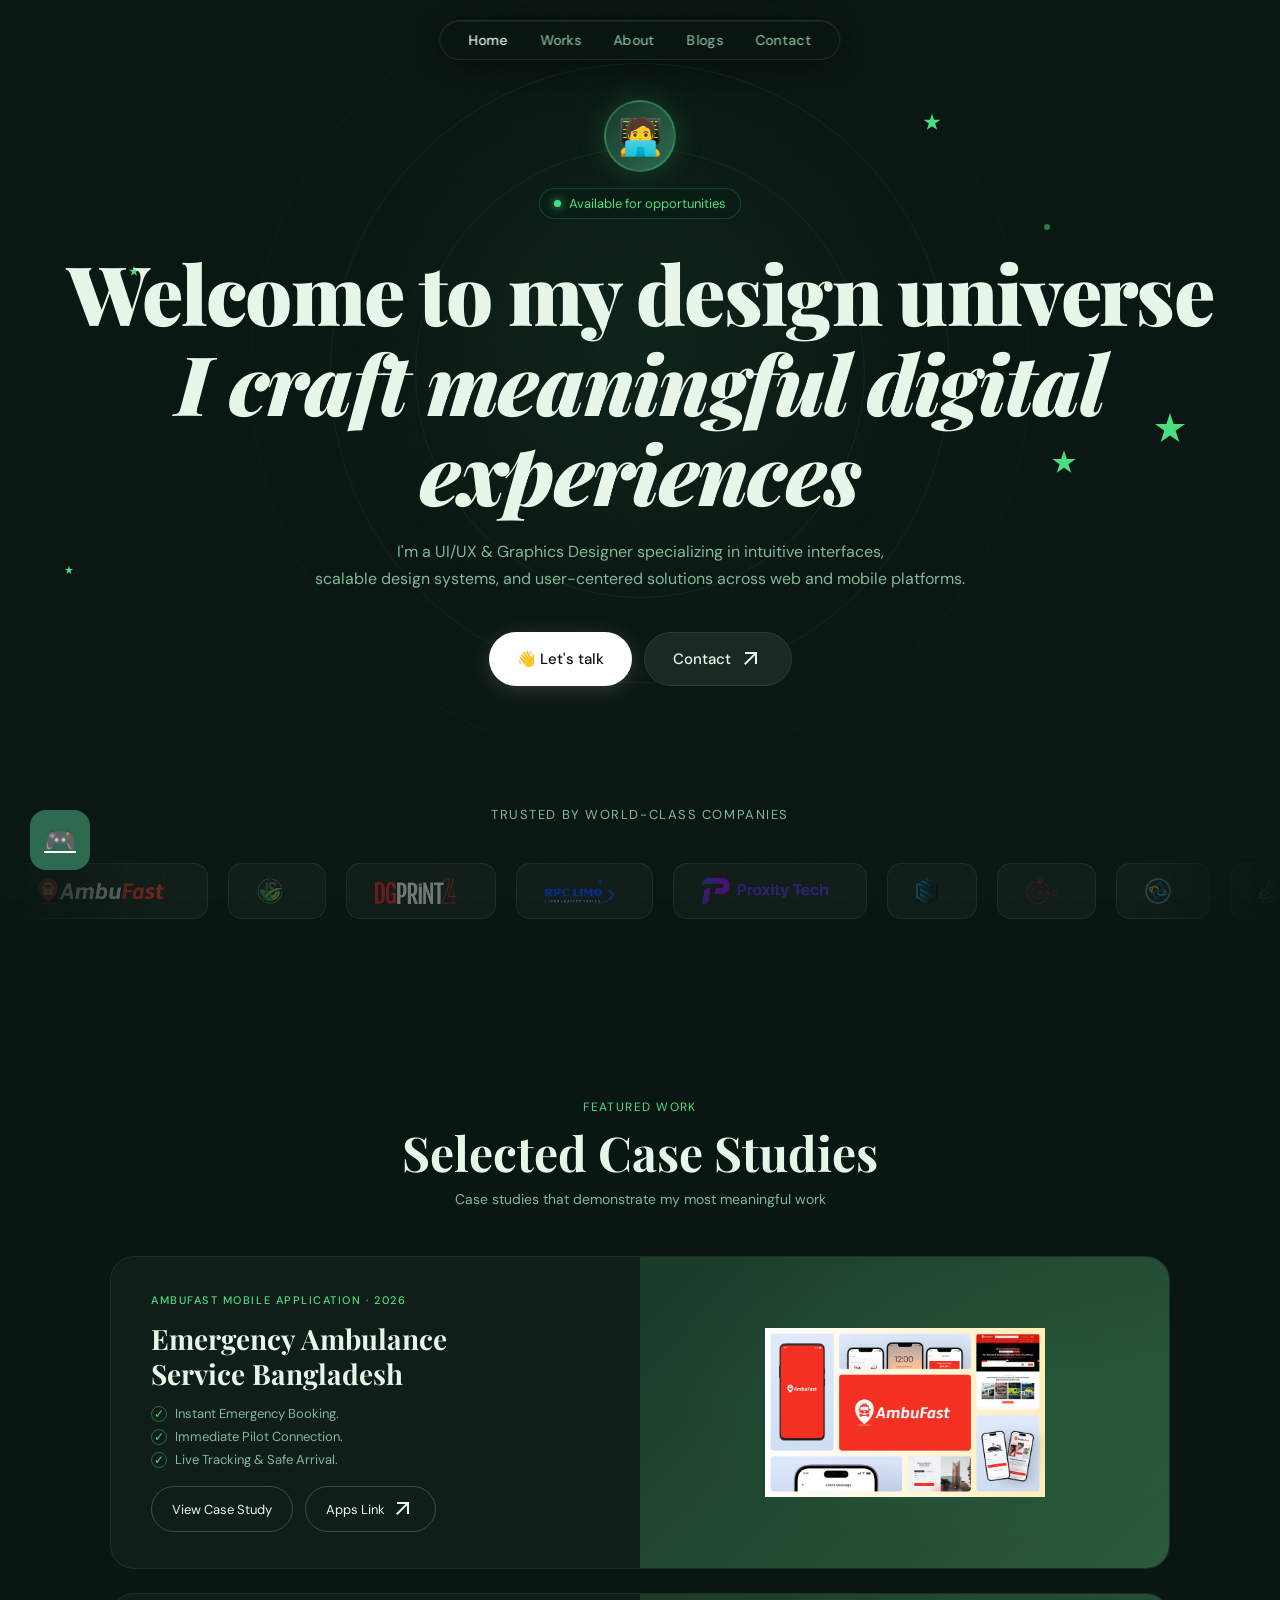
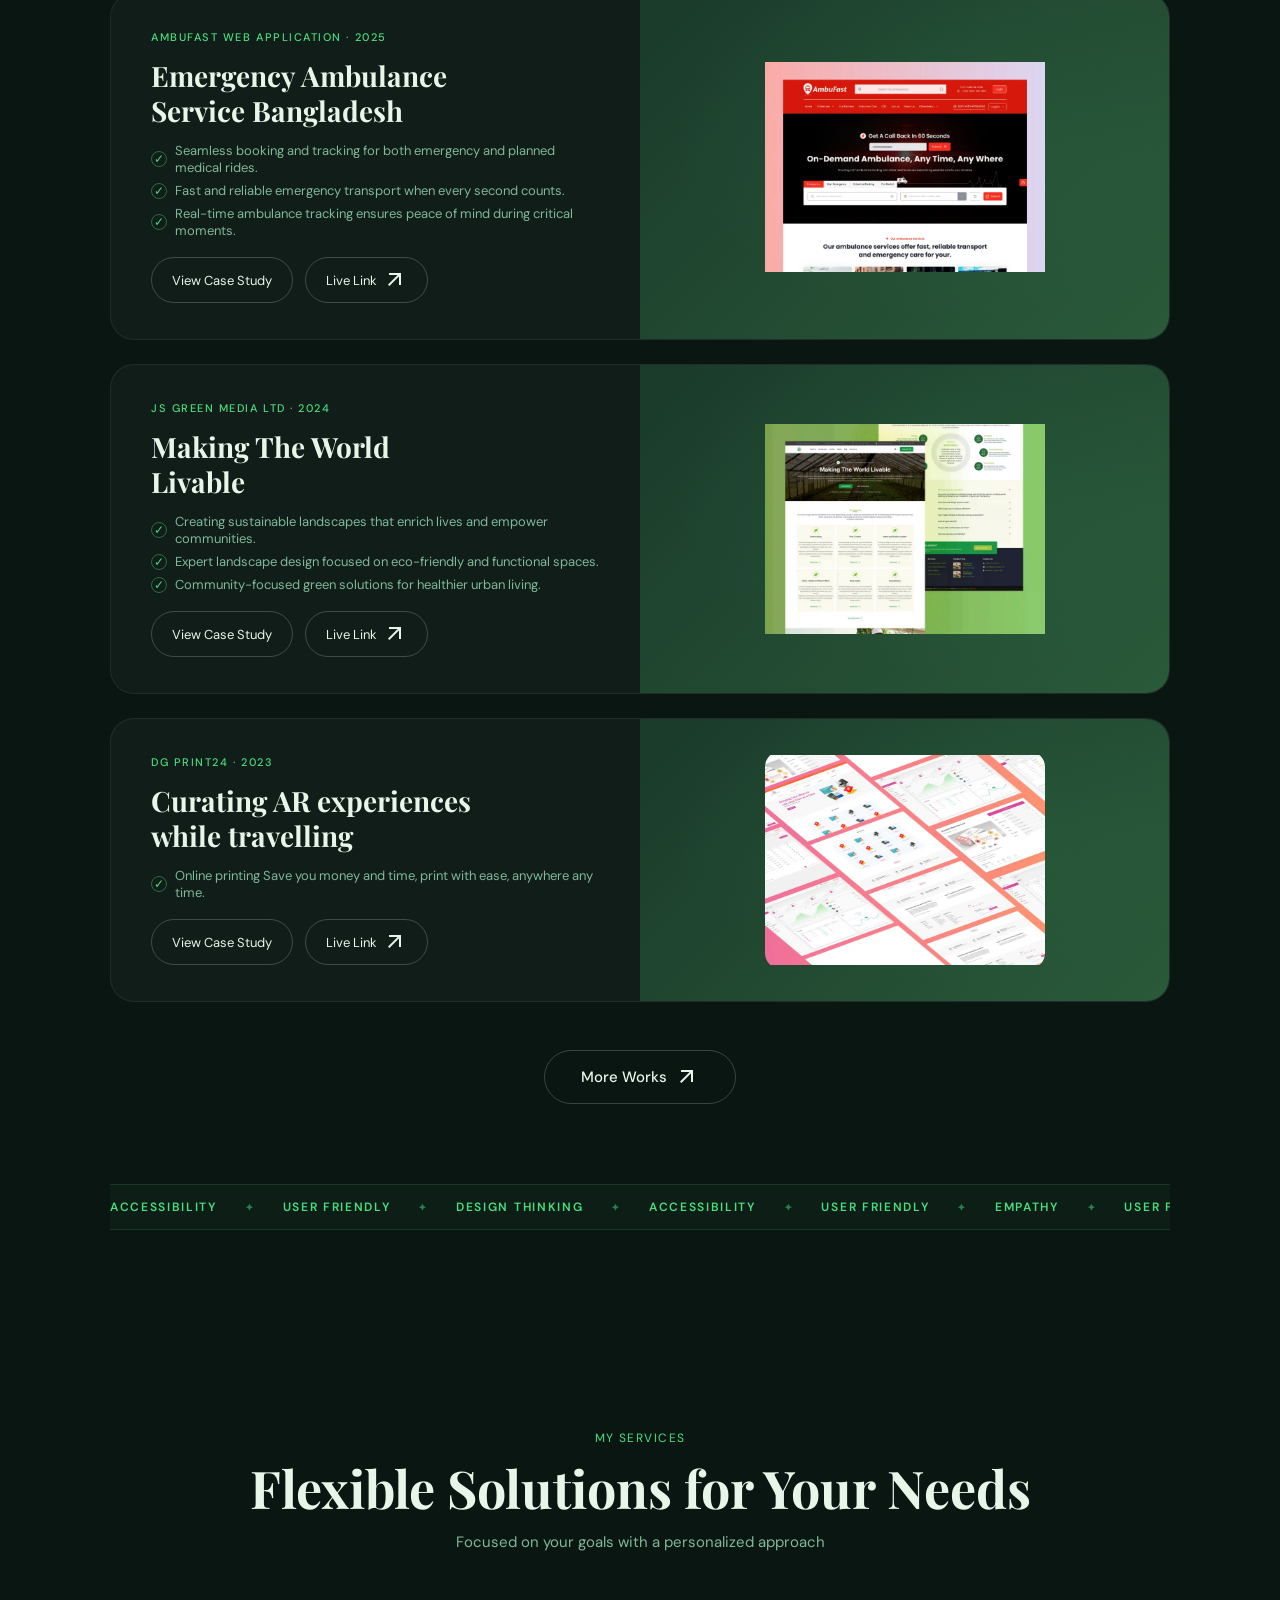
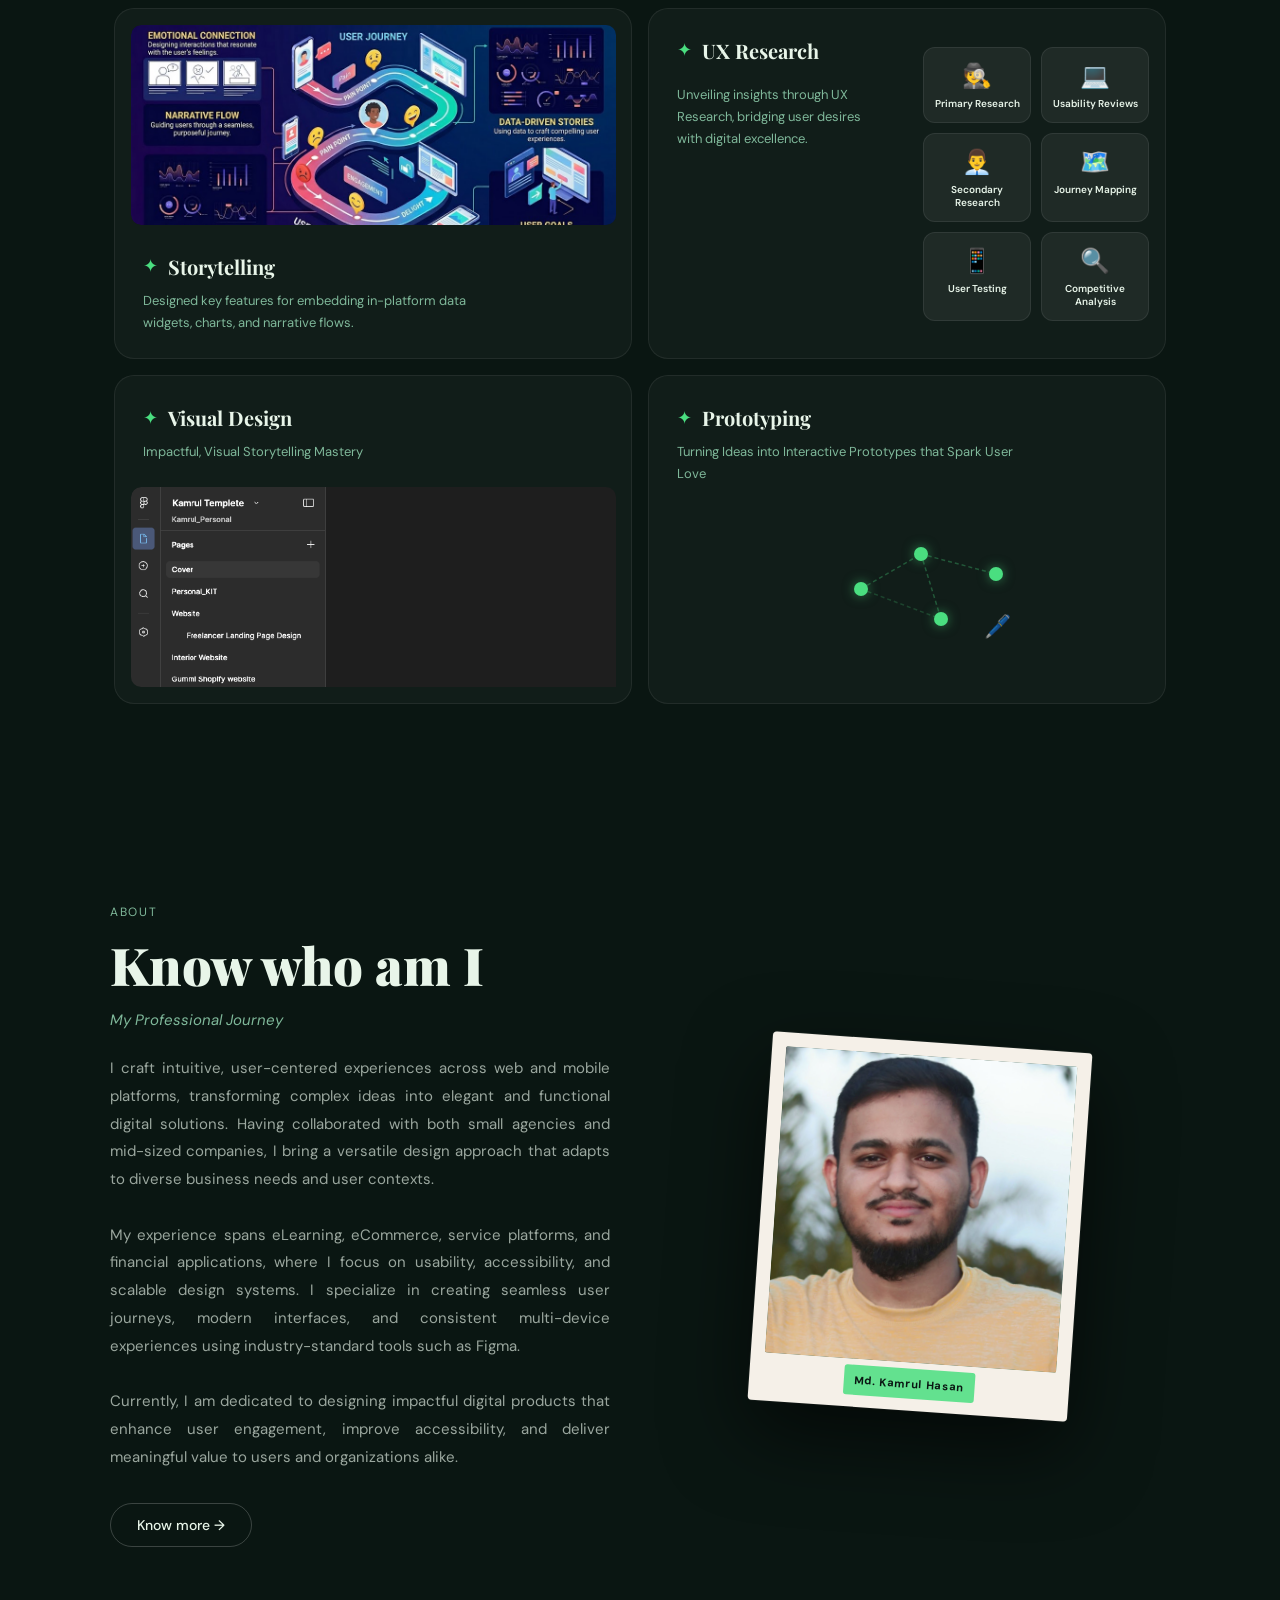
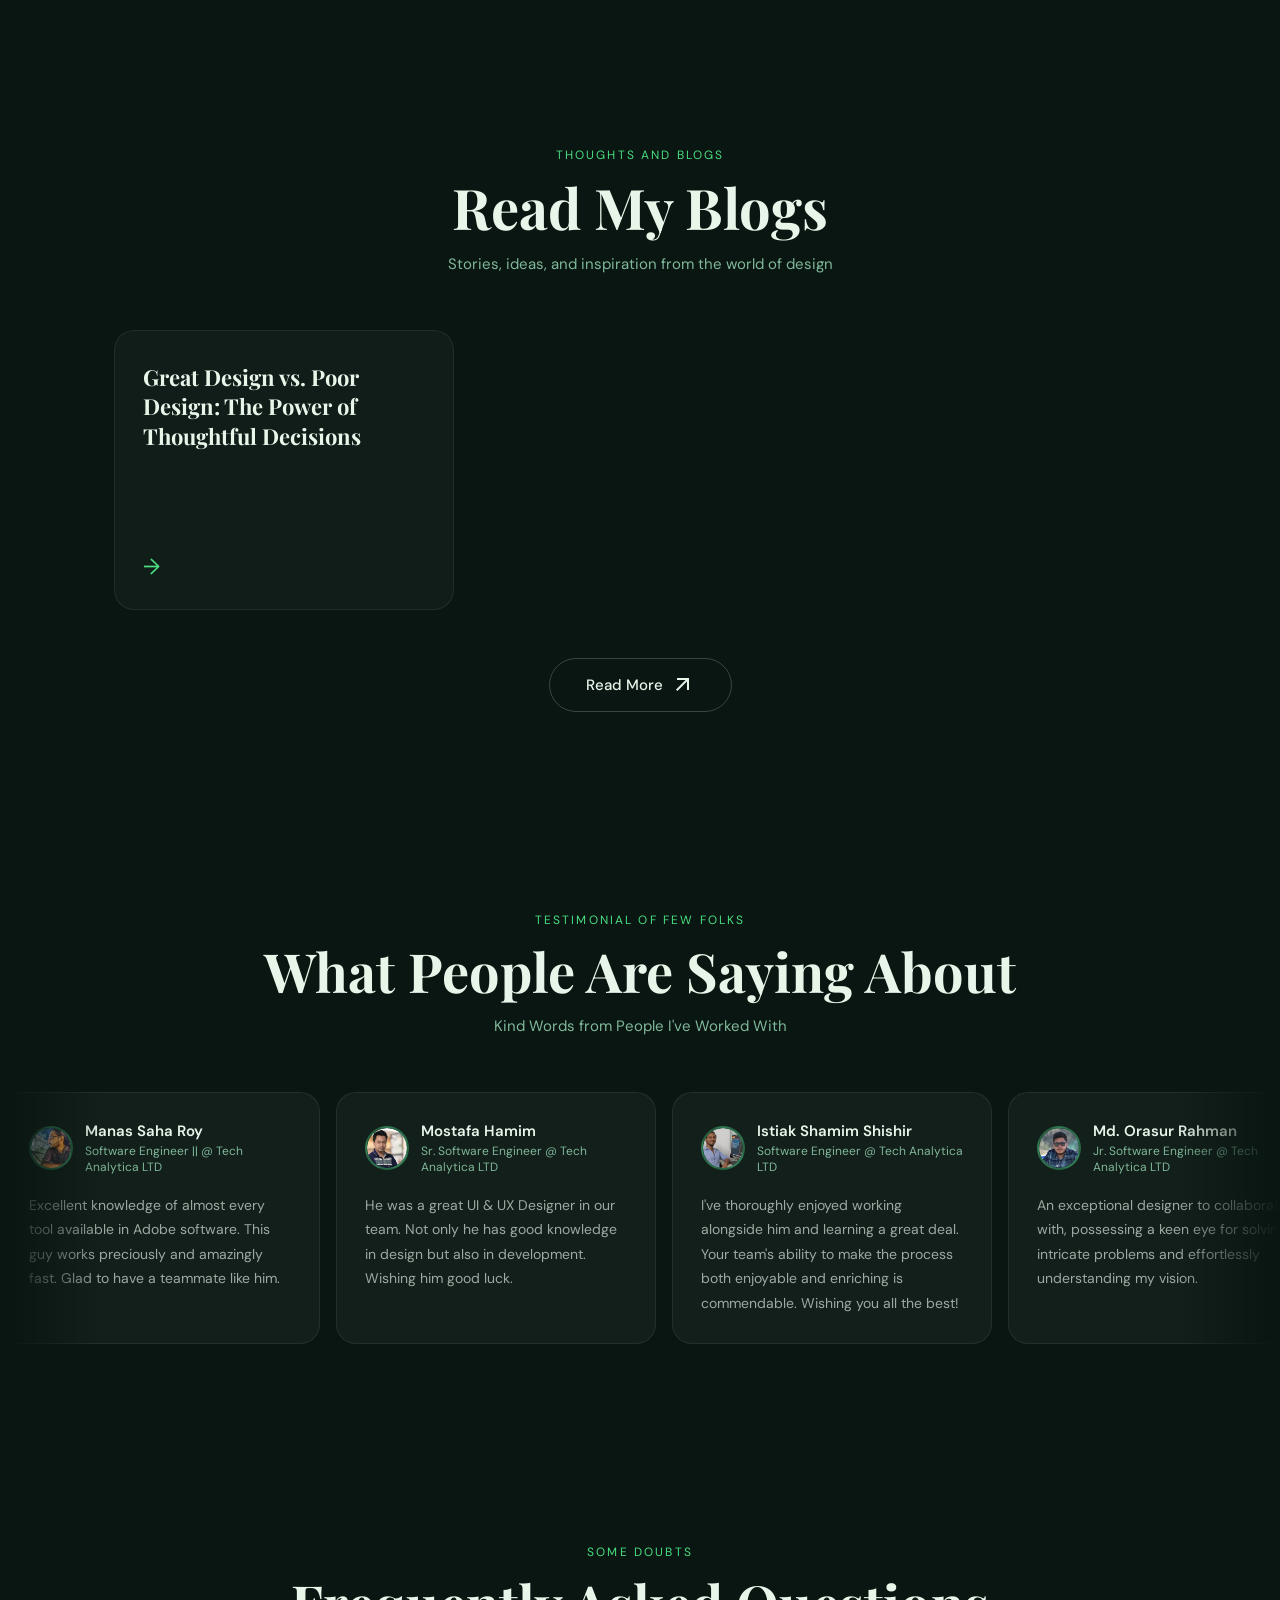
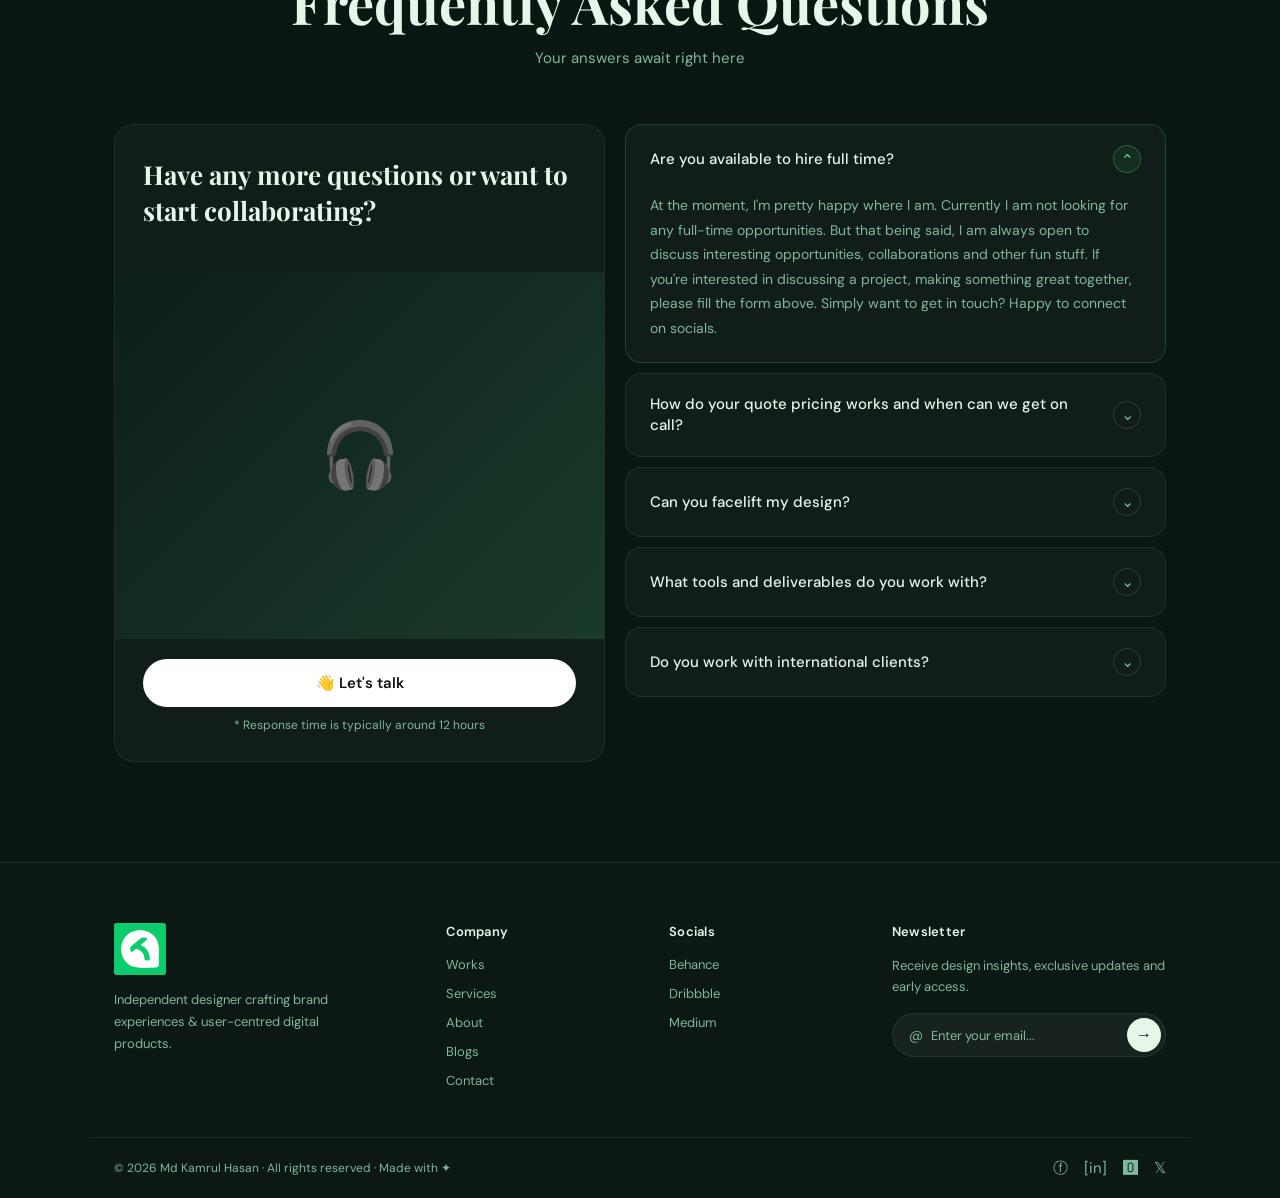
==== index.html @ c01ca28a "Refactor blog and index pages for improved clarity and consistency; update styles for better user ex" ====
<!DOCTYPE html>
<html lang="en">

<head>
<meta charset="UTF-8">
<meta name="viewport" content="width=device-width, initial-scale=1.0">

<title>Ceative Kamrul</title>
<meta content="Graphics & Ui Ux Designer" name="description">
<meta content="creative Kamrul" name="Ui UX Designer Kamrul Hasan">

<!-- Google Fonts -->
<link rel="preconnect" href="https://fonts.googleapis.com">
<link href="https://fonts.googleapis.com/css2?family=Playfair+Display:wght@700;900&family=DM+Sans:wght@300;400;500&display=swap" rel="stylesheet">
<link rel="stylesheet" href="https://fonts.googleapis.com/css2?family=Material+Symbols+Outlined:opsz,wght,FILL,GRAD@20..48,100..700,0..1,-50..200&icon_names=arrow_outward" />

<!--Links-->
<link rel="stylesheet" href="style.css">

<!-- Favicons -->
<link href="./assets/fav-icon/K.png" rel="icon">
<link href="./assets/fav-icon/K.png" rel="apple-touch-icon">

<!--Start of Tawk.to Script-->
<script type="text/javascript">
  var Tawk_API=Tawk_API||{}, Tawk_LoadStart=new Date();
  (function(){
  var s1=document.createElement("script"),s0=document.getElementsByTagName("script")[0];
  s1.async=true;
  s1.src='https://embed.tawk.to/67c7f20a02283919190169e9/1ilkqlqkn';
  s1.charset='UTF-8';
  s1.setAttribute('crossorigin','*');
  s0.parentNode.insertBefore(s1,s0);
  })();
</script>
<!--End of Tawk.to Script-->

</head>
<body>

<!-- Fun Zone Button -->
<a href="fun-zone.html" class="game-btn">
  <span class="btn-icon">🎮</span>
</a>

<!-- NAV -->
<nav>
  <a href="./index.html" class="active">Home</a>
  <a href="./works.html">Works</a>
  <a href="./about.html">About</a>
  <a href="./blogs.html">Blogs</a>
  <a href="./contact.html">Contact</a>
</nav>

<!-- HERO -->
<section class="hero" id="home">
  <div class="glow-ring"></div>
  <div class="glow-ring"></div>
  <div class="glow-ring"></div>
  <div class="center-glow"></div>

  <!-- sparkles -->
  <div class="sparkle" style="width:20px">
    <svg viewBox="0 0 24 24"><path d="M12 2l2.4 7.4H22l-6.2 4.5 2.4 7.4L12 17l-6.2 4.3 2.4-7.4L2 9.4h7.6z"/></svg>
  </div>
  <div class="sparkle"><svg viewBox="0 0 24 24"><path d="M12 2l2.4 7.4H22l-6.2 4.5 2.4 7.4L12 17l-6.2 4.3 2.4-7.4L2 9.4h7.6z"/></svg></div>
  <div class="sparkle"><svg viewBox="0 0 24 24"><path d="M12 2l2.4 7.4H22l-6.2 4.5 2.4 7.4L12 17l-6.2 4.3 2.4-7.4L2 9.4h7.6z"/></svg></div>
  <div class="sparkle"><svg viewBox="0 0 24 24"><path d="M12 2l2.4 7.4H22l-6.2 4.5 2.4 7.4L12 17l-6.2 4.3 2.4-7.4L2 9.4h7.6z"/></svg></div>
  <div class="sparkle"><svg viewBox="0 0 24 24"><path d="M12 2l2.4 7.4H22l-6.2 4.5 2.4 7.4L12 17l-6.2 4.3 2.4-7.4L2 9.4h7.6z"/></svg></div>
  <div class="sparkle"><svg viewBox="0 0 24 24"><path d="M12 2l2.4 7.4H22l-6.2 4.5 2.4 7.4L12 17l-6.2 4.3 2.4-7.4L2 9.4h7.6z"/></svg></div>

  <!-- green dots -->
  <div class="dot-accent"></div>
  <div class="dot-accent"></div>

  <div class="avatar-wrap float">
    <div class="avatar-img">🧑‍💻</div>
  </div>

  <div class="status-badge">
    <div class="status-dot"></div>
    Available for opportunities
  </div>

  <h1>Welcome to my design universe<br><span>I craft meaningful digital experiences</span></h1>

  <p class="subtitle">
    I'm a UI/UX & Graphics Designer specializing in intuitive interfaces,<br>
    scalable design systems, and user-centered solutions across web and mobile platforms.
  </p>

  <div class="cta-group">
    <a href="https://calendly.com/kamrul-ux-ui/30min" target="_blank" class="btn btn-primary">👋 Let's talk</a>
    <a href="./contact.html" class="btn btn-dark">Contact <span class="material-symbols-outlined">arrow_outward</span></a>
  </div>
</section>

<!-- HORIZONTAL LOGO CAROUSEL -->
<div class="logos-section">
  <div class="logos-label">Trusted by world-class companies</div>
  <div class="carousel-track-wrap">
    <div class="carousel-track" id="carousel-track"></div>
  </div>
</div>

<!-- WORKS -->
<section class="section" id="works">
  <div class="section-header reveal">
    <div style="text-align:center;width:100%">
      <div class="section-tag" style="justify-content:center;display:flex">Featured Work</div>
      <h2 class="section-title">Selected Case Studies</h2>
      <p style="color:var(--muted);font-size:14px;margin-top:10px">Case studies that demonstrate my most meaningful work</p>
    </div>
  </div>

  <div class="case-studies-list">

    <!-- Card 1 -->
    <div class="case-card reveal">
      <div class="case-info">
        <div class="case-meta">AmbuFast Mobile Application · 2026</div>
        <h3 class="case-title">Emergency Ambulance <br>Service Bangladesh</h3>
        <ul class="case-stats">
          <li><span class="check">✓</span> Instant Emergency Booking.</li>
          <li><span class="check">✓</span> Immediate Pilot Connection.</li>
          <li><span class="check">✓</span> Live Tracking & Safe Arrival.</li>
        </ul>
        <div style="display:flex; gap:12px; flex-wrap:wrap;">
          <a href="#" class="case-btn">View Case Study</a>
          <a href="https://play.google.com/store/apps/developer?id=SafeCare24/7+Medical+Services+Limited&hl=en" target="_blank" class="case-btn">Apps Link <span class="material-symbols-outlined">arrow_outward</span></a>
        </div>
      </div>
      <div class="case-visual" style="background:linear-gradient(135deg,#1a3a2a,#2a5a3a)">
        <img src="./assets/portfolio/apps.png" alt="AmbuFast App" class="case-mockup-img" />
      </div>
    </div>

    <!-- Card 2 -->
    <div class="case-card reveal">
      <div class="case-info">
        <div class="case-meta">Ambufast Web Application · 2025</div>
        <h3 class="case-title">Emergency Ambulance <br>Service Bangladesh</h3>
        <ul class="case-stats">
          <li><span class="check">✓</span> Seamless booking and tracking for both emergency and planned medical rides.</li>
          <li><span class="check">✓</span> Fast and reliable emergency transport when every second counts.</li>
          <li><span class="check">✓</span> Real-time ambulance tracking ensures peace of mind during critical moments.</li>
        </ul>
        <div style="display:flex; gap:12px; flex-wrap:wrap;">
          <a href="#" class="case-btn">View Case Study</a>
          <a href="https://ambufast.com/" target="_blank" class="case-btn">Live Link <span class="material-symbols-outlined">arrow_outward</span></a>
        </div>
      </div>
      <div class="case-visual" style="background:linear-gradient(135deg,#1a3a2a,#2a5a3a)">
        <img src="./assets/portfolio/ambufast.webp" alt="Ambufast Web" class="case-mockup-img" />
      </div>
    </div>

    <!-- Card 3 -->
    <div class="case-card reveal">
      <div class="case-info">
        <div class="case-meta">JS Green Media LTD · 2024</div>
        <h3 class="case-title">Making The World <br>Livable</h3>
        <ul class="case-stats">
          <li><span class="check">✓</span> Creating sustainable landscapes that enrich lives and empower communities.</li>
          <li><span class="check">✓</span> Expert landscape design focused on eco-friendly and functional spaces.</li>
          <li><span class="check">✓</span> Community-focused green solutions for healthier urban living.</li>
        </ul>
        <div style="display:flex; gap:12px; flex-wrap:wrap;">
          <a href="#" class="case-btn">View Case Study</a>
          <a href="https://jsgreenmedialtd.com/" target="_blank" class="case-btn">Live Link <span class="material-symbols-outlined">arrow_outward</span></a>
        </div>
      </div>
      <div class="case-visual" style="background:linear-gradient(135deg,#1a3a2a,#2a5a3a)">
        <img src="./assets/portfolio/Green_js_media.webp" alt="JS Green Media" class="case-mockup-img" />
      </div>
    </div>

    <!-- Card 4 -->
    <div class="case-card reveal">
      <div class="case-info">
        <div class="case-meta">Dg Print24 · 2023</div>
        <h3 class="case-title">Curating AR experiences<br>while travelling</h3>
        <ul class="case-stats">
          <li><span class="check">✓</span> Online printing Save you money and time, print with ease, anywhere any time.</li>
        </ul>
        <div style="display:flex; gap:12px; flex-wrap:wrap;">
          <a href="#" class="case-btn">View Case Study</a>
          <a href="http://dgprint24.com/" target="_blank" class="case-btn">Live Link <span class="material-symbols-outlined">arrow_outward</span></a>
        </div>
      </div>
      <div class="case-visual" style="background:linear-gradient(135deg,#1a3a2a,#2a5a3a)">
        <img src="./assets/portfolio/DGprint24.webp" alt="DG Print24" class="case-mockup-img" />
      </div>
    </div>

  </div>

  <!-- See All Work Button -->
  <div class="see-all-wrap reveal">
    <a href="./works.html" class="btn-see-all">More Works <span class="material-symbols-outlined">arrow_outward</span></a>
  </div>

  <!-- Scrolling ticker -->
  <div class="ticker-wrap">
    <div class="ticker-track">
      <span>ACCESSIBILITY</span><span class="tick-dot">✦</span>
      <span>USER FRIENDLY</span><span class="tick-dot">✦</span>
      <span>DESIGN THINKING</span><span class="tick-dot">✦</span>
      <span>ACCESSIBILITY</span><span class="tick-dot">✦</span>
      <span>USER FRIENDLY</span><span class="tick-dot">✦</span>
      <span>EMPATHY</span><span class="tick-dot">✦</span>
      <span>USER FRIENDLY</span><span class="tick-dot">✦</span>
      <span>ACCESSIBILITY</span><span class="tick-dot">✦</span>
      <!-- duplicate -->
      <span>ACCESSIBILITY</span><span class="tick-dot">✦</span>
      <span>USER FRIENDLY</span><span class="tick-dot">✦</span>
      <span>DESIGN THINKING</span><span class="tick-dot">✦</span>
      <span>ACCESSIBILITY</span><span class="tick-dot">✦</span>
      <span>USER FRIENDLY</span><span class="tick-dot">✦</span>
      <span>EMPATHY</span><span class="tick-dot">✦</span>
      <span>USER FRIENDLY</span><span class="tick-dot">✦</span>
      <span>ACCESSIBILITY</span><span class="tick-dot">✦</span>
    </div>
  </div>
</section>

<!-- SERVICES -->
<section class="services-section" id="services">
  <div class="services-header reveal">
    <div class="section-tag" style="display:flex;justify-content:center;margin-bottom:12px">My Services</div>
    <h2 class="section-title" style="font-size:clamp(28px,5vw,52px);text-align:center">Flexible Solutions for Your Needs</h2>
    <p style="color:var(--muted);font-size:15px;margin-top:14px;text-align:center">Focused on your goals with a personalized approach</p>
  </div>

  <div class="services-grid">

    <!-- 1: Storytelling -->
    <div class="srv-card srv-card-storytelling reveal">
      <div class="srv-media">
        <img src="./assets/unnamed.jpg" alt="Storytelling" />
      </div>
      <div class="srv-card-body">
        <div class="srv-card-title-row">
          <span class="srv-sparkle">✦</span>
          <span class="srv-title">Storytelling</span>
        </div>
        <p class="srv-desc">Designed key features for embedding in-platform data widgets, charts, and narrative flows.</p>
      </div>
    </div>

    <!-- 2: UX Research -->
    <div class="srv-card srv-card-ux reveal" style="transition-delay:.1s">
      <div class="srv-ux-left">
        <div class="srv-card-title-row">
          <span class="srv-sparkle">✦</span>
          <span class="srv-title">UX Research</span>
        </div>
        <p class="srv-desc">Unveiling insights through UX Research, bridging user desires with digital excellence.</p>
      </div>
      <div class="srv-ux-right">
        <div class="ux-icon-card"><span class="icon">🕵️</span><span class="label">Primary Research</span></div>
        <div class="ux-icon-card"><span class="icon">💻</span><span class="label">Usability Reviews</span></div>
        <div class="ux-icon-card"><span class="icon">👨‍💼</span><span class="label">Secondary Research</span></div>
        <div class="ux-icon-card"><span class="icon">🗺️</span><span class="label">Journey Mapping</span></div>
        <div class="ux-icon-card"><span class="icon">📱</span><span class="label">User Testing</span></div>
        <div class="ux-icon-card"><span class="icon">🔍</span><span class="label">Competitive Analysis</span></div>
      </div>
    </div>

    <!-- 3: Visual Design -->
    <div class="srv-card srv-card-visual reveal" style="transition-delay:.15s">
      <div class="srv-card-body">
        <div class="srv-card-title-row">
          <span class="srv-sparkle">✦</span>
          <span class="srv-title">Visual Design</span>
        </div>
        <p class="srv-desc">Impactful, Visual Storytelling Mastery</p>
      </div>
      <div class="srv-media">
        <img src="./assets/img/aa.png" alt="Visual Design" />
      </div>
    </div>

    <!-- 4: Prototyping -->
    <div class="srv-card srv-card-proto reveal" style="transition-delay:.2s">
      <div class="srv-card-body">
        <div class="srv-card-title-row">
          <span class="srv-sparkle">✦</span>
          <span class="srv-title">Prototyping</span>
        </div>
        <p class="srv-desc">Turning Ideas into Interactive Prototypes that Spark User Love</p>
      </div>
      <div class="srv-media">
        <div class="proto-svg-wrap">
          <svg style="position:absolute;inset:0;width:100%;height:100%" viewBox="0 0 180 120" fill="none">
            <line x1="20" y1="60" x2="80" y2="25"  stroke="rgba(74,222,128,0.3)" stroke-width="1.5" stroke-dasharray="4 3"/>
            <line x1="80" y1="25" x2="155" y2="45" stroke="rgba(74,222,128,0.3)" stroke-width="1.5" stroke-dasharray="4 3"/>
            <line x1="80" y1="25" x2="100" y2="90" stroke="rgba(74,222,128,0.3)" stroke-width="1.5" stroke-dasharray="4 3"/>
            <line x1="20" y1="60" x2="100" y2="90" stroke="rgba(74,222,128,0.2)" stroke-width="1.5" stroke-dasharray="4 3"/>
          </svg>
          <div class="proto-node" style="left:13px;top:53px"></div>
          <div class="proto-node" style="left:73px;top:18px"></div>
          <div class="proto-node" style="left:148px;top:38px"></div>
          <div class="proto-node" style="left:93px;top:83px"></div>
          <div style="position:absolute;right:10px;bottom:8px;font-size:22px;opacity:.7">🖊️</div>
        </div>
      </div>
    </div>

  </div>
</section>

<!-- ABOUT -->
<section class="section" id="about">
  <div class="about-grid">
    <div class="about-text reveal">
      <div class="about-tag">about</div>
      <h2>Know who am I</h2>
      <p class="about-sub">My Professional Journey</p>
      <p style="text-align:justify;">I craft intuitive, user-centered experiences across web and mobile platforms, transforming complex ideas into elegant and functional digital solutions. Having collaborated with both small agencies and mid-sized companies, I bring a versatile design approach that adapts to diverse business needs and user contexts.<br><br>
        My experience spans eLearning, eCommerce, service platforms, and financial applications, where I focus on usability, accessibility, and scalable design systems. I specialize in creating seamless user journeys, modern interfaces, and consistent multi-device experiences using industry-standard tools such as Figma.<br><br>
        Currently, I am dedicated to designing impactful digital products that enhance user engagement, improve accessibility, and deliver meaningful value to users and organizations alike.
      </p>
      <a href="./about.html" class="about-know-btn">Know more →</a>
    </div>

    <div class="about-photo-wrap reveal" style="transition-delay:.15s">
      <div class="polaroid">
        <img src="./assets/img/Frame 14.png" alt="Md. Kamrul Hasan" class="polaroid-img"
          onerror="this.style.display='none';this.nextElementSibling.style.display='flex'">
        <div class="polaroid-placeholder" style="display:none">🧑‍💻</div>
        <a href="https://linkedin.com/in/kamrul21042" target="_blank" class="polaroid-name">Md. Kamrul Hasan</a>
      </div>
    </div>
  </div>
</section>

<!-- BLOG -->
<section class="blog-section" id="blog">
  <div class="blog-header reveal">
    <div class="section-tag" style="display:flex;justify-content:center;margin-bottom:12px;letter-spacing:.18em">Thoughts and Blogs</div>
    <h2 class="section-title" style="text-align:center;font-size:clamp(30px,5vw,56px)">Read My Blogs</h2>
    <p style="color:var(--muted);font-size:15px;margin-top:14px;text-align:center">Stories, ideas, and inspiration from the world of design</p>
  </div>

  <div class="blog-grid">
    <a href="https://medium.com/@kamrul21042/great-design-vs-poor-design-the-power-of-thoughtful-decisions-8b65c30d95bb" target="_blank" class="blog-card reveal">
      <div class="blog-card-title">Great Design vs. Poor Design: The Power of Thoughtful Decisions</div>
      <span class="blog-card-arrow">→</span>
    </a>
  </div>

  <div class="see-all-wrap reveal">
    <a href="./blogs.html" class="btn-see-all">Read More <span class="material-symbols-outlined">arrow_outward</span></a>
  </div>
</section>

<!-- TESTIMONIALS -->
<section class="testimonials-section" id="testimonials">
  <div class="testimonials-header reveal">
    <div class="section-tag" style="display:flex;justify-content:center;margin-bottom:12px;letter-spacing:.18em">Testimonial of Few Folks</div>
    <h2 class="section-title" style="text-align:center;font-size:clamp(28px,5vw,54px)">What People Are Saying About</h2>
    <p style="color:var(--muted);font-size:15px;margin-top:14px;text-align:center">Kind Words from People I've Worked With</p>
  </div>

  <div class="testi-track-wrap">
    <div class="testi-track" id="testiTrack">

      <div class="testi-card">
        <div class="testi-author">
          <div class="testi-avatar"><img src="./assets/testimonials/Manass.webp" alt="Manas"></div>
          <div>
            <div class="testi-name">Manas Saha Roy</div>
            <div class="testi-role">Software Engineer || @ Tech Analytica LTD</div>
          </div>
        </div>
        <p class="testi-quote">Excellent knowledge of almost every tool available in Adobe software. This guy works preciously and amazingly fast. Glad to have a teammate like him.</p>
      </div>

      <div class="testi-card">
        <div class="testi-author">
          <div class="testi-avatar"><img src="./assets/testimonials/Hamim.webp" alt="Hamim"></div>
          <div>
            <div class="testi-name">Mostafa Hamim</div>
            <div class="testi-role">Sr. Software Engineer @ Tech Analytica LTD</div>
          </div>
        </div>
        <p class="testi-quote">He was a great UI & UX Designer in our team. Not only he has good knowledge in design but also in development. Wishing him good luck.</p>
      </div>

      <div class="testi-card">
        <div class="testi-author">
          <div class="testi-avatar"><img src="./assets/testimonials/Shishir.webp" alt="Shishir"></div>
          <div>
            <div class="testi-name">Istiak Shamim Shishir</div>
            <div class="testi-role">Software Engineer @ Tech Analytica LTD</div>
          </div>
        </div>
        <p class="testi-quote">I've thoroughly enjoyed working alongside him and learning a great deal. Your team's ability to make the process both enjoyable and enriching is commendable. Wishing you all the best!</p>
      </div>

      <div class="testi-card">
        <div class="testi-author">
          <div class="testi-avatar"><img src="./assets/testimonials/Orasur.webp" alt="Orasur"></div>
          <div>
            <div class="testi-name">Md. Orasur Rahman</div>
            <div class="testi-role">Jr. Software Engineer @ Tech Analytica LTD</div>
          </div>
        </div>
        <p class="testi-quote">An exceptional designer to collaborate with, possessing a keen eye for solving intricate problems and effortlessly understanding my vision.</p>
      </div>

      <div class="testi-card">
        <div class="testi-author">
          <div class="testi-avatar"><img src="./assets/testimonials/Nur.webp" alt="Nur"></div>
          <div>
            <div class="testi-name">Nur Khondokar</div>
            <div class="testi-role">Web Developer</div>
          </div>
        </div>
        <p class="testi-quote">An exceptional designer to collaborate with, possessing a keen eye for solving intricate problems and effortlessly understanding my vision.</p>
      </div>

      <!-- Duplicates for seamless loop -->
      <div class="testi-card">
        <div class="testi-author">
          <div class="testi-avatar"><img src="./assets/testimonials/Manass.webp" alt="Manas"></div>
          <div>
            <div class="testi-name">Manas Saha Roy</div>
            <div class="testi-role">Software Engineer || @ Tech Analytica LTD</div>
          </div>
        </div>
        <p class="testi-quote">Excellent knowledge of almost every tool available in Adobe software. This guy works preciously and amazingly fast. Glad to have a teammate like him.</p>
      </div>

      <div class="testi-card">
        <div class="testi-author">
          <div class="testi-avatar"><img src="./assets/testimonials/Hamim.webp" alt="Hamim"></div>
          <div>
            <div class="testi-name">Mostafa Hamim</div>
            <div class="testi-role">Sr. Software Engineer @ Tech Analytica LTD</div>
          </div>
        </div>
        <p class="testi-quote">He was a great UI & UX Designer in our team. Not only he has good knowledge in design but also in development. Wishing him good luck.</p>
      </div>

      <div class="testi-card">
        <div class="testi-author">
          <div class="testi-avatar"><img src="./assets/testimonials/Shishir.webp" alt="Shishir"></div>
          <div>
            <div class="testi-name">Istiak Shamim Shishir</div>
            <div class="testi-role">Software Engineer @ Tech Analytica LTD</div>
          </div>
        </div>
        <p class="testi-quote">I've thoroughly enjoyed working alongside him and learning a great deal. Your team's ability to make the process both enjoyable and enriching is commendable. Wishing you all the best!</p>
      </div>

      <div class="testi-card">
        <div class="testi-author">
          <div class="testi-avatar"><img src="./assets/testimonials/Orasur.webp" alt="Orasur"></div>
          <div>
            <div class="testi-name">Md. Orasur Rahman</div>
            <div class="testi-role">Jr. Software Engineer @ Tech Analytica LTD</div>
          </div>
        </div>
        <p class="testi-quote">An exceptional designer to collaborate with, possessing a keen eye for solving intricate problems and effortlessly understanding my vision.</p>
      </div>

      <div class="testi-card">
        <div class="testi-author">
          <div class="testi-avatar"><img src="./assets/testimonials/Nur.webp" alt="Nur"></div>
          <div>
            <div class="testi-name">Nur Khondokar</div>
            <div class="testi-role">Web Developer</div>
          </div>
        </div>
        <p class="testi-quote">An exceptional designer to collaborate with, possessing a keen eye for solving intricate problems and effortlessly understanding my vision.</p>
      </div>

    </div>
  </div>
</section>

<!-- FAQ -->
<section class="faq-section" id="faq">
  <div class="faq-header reveal">
    <div class="section-tag" style="display:flex;justify-content:center;margin-bottom:12px;letter-spacing:.18em">Some Doubts</div>
    <h2 class="section-title" style="text-align:center;font-size:clamp(28px,5vw,54px)">Frequently Asked Questions</h2>
    <p style="color:var(--muted);font-size:15px;margin-top:14px;text-align:center">Your answers await right here</p>
  </div>

  <div class="faq-layout">
    <div class="faq-left-card reveal">
      <div class="faq-left-top">
        <h3 class="faq-left-title">Have any more questions or want to start collaborating?</h3>
      </div>
      <img src="YOUR_FAQ_IMAGE_URL" alt="Let's talk" class="faq-left-img"
        onerror="this.style.display='none';this.nextElementSibling.style.display='flex'">
      <div class="faq-left-img-placeholder" style="display:none">🎧</div>
      <div class="faq-left-bottom">
        <a href="./contact.html" class="faq-lets-talk">👋 Let's talk</a>
        <span class="faq-response-note">* Response time is typically around 12 hours</span>
      </div>
    </div>

    <div class="faq-list reveal" style="transition-delay:.1s">
      <div class="faq-item open">
        <div class="faq-q" onclick="toggleFAQ(this)">
          Are you available to hire full time?
          <span class="faq-icon">⌄</span>
        </div>
        <div class="faq-a">At the moment, I'm pretty happy where I am. Currently I am not looking for any full-time opportunities. But that being said, I am always open to discuss interesting opportunities, collaborations and other fun stuff. If you're interested in discussing a project, making something great together, please fill the form above. Simply want to get in touch? Happy to connect on socials.</div>
      </div>

      <div class="faq-item">
        <div class="faq-q" onclick="toggleFAQ(this)">
          How do your quote pricing works and when can we get on call?
          <span class="faq-icon">⌄</span>
        </div>
        <div class="faq-a">Pricing varies by project scope and complexity. I offer both fixed-price and retainer engagements. After a brief discovery call (typically 30 min), I'll send a detailed proposal within 24 hours. You can book a slot directly through my calendar link.</div>
      </div>

      <div class="faq-item">
        <div class="faq-q" onclick="toggleFAQ(this)">
          Can you facelift my design?
          <span class="faq-icon">⌄</span>
        </div>
        <div class="faq-a">Absolutely! I offer design audits and UI facelifts for existing products. This includes a full review of your current design, identifying pain points, and delivering a refreshed interface that aligns with your brand and user needs.</div>
      </div>

      <div class="faq-item">
        <div class="faq-q" onclick="toggleFAQ(this)">
          What tools and deliverables do you work with?
          <span class="faq-icon">⌄</span>
        </div>
        <div class="faq-a">I primarily work in Figma for design and prototyping, along with FigJam for workshops. Deliverables include design files, component libraries, design tokens, and handoff-ready specs — whatever your team needs to build confidently.</div>
      </div>

      <div class="faq-item">
        <div class="faq-q" onclick="toggleFAQ(this)">
          Do you work with international clients?
          <span class="faq-icon">⌄</span>
        </div>
        <div class="faq-a">Yes! I work with clients globally. Most collaboration happens asynchronously, with scheduled video calls to align on key milestones. Timezone differences haven't been a blocker for any of my past projects.</div>
      </div>
    </div>
  </div>
</section>

<!-- FOOTER -->
<footer>
  <div class="footer-main">
    <div class="footer-brand">
      <div class="footer-logo">
        <img src="./assets/fav-icon/K.png" alt="" width="52" height="52">
      </div>
      <p class="footer-brand-desc">Independent designer crafting brand experiences & user-centred digital products.</p>
    </div>

    <div class="footer-col">
      <div class="footer-col-title">Company</div>
      <a href="./works.html" class="footer-link">Works</a>
      <a href="#services" class="footer-link">Services</a>
      <a href="./about.html" class="footer-link">About</a>
      <a href="./blogs.html" class="footer-link">Blogs</a>
      <a href="./contact.html" class="footer-link">Contact</a>
    </div>

    <div class="footer-col">
      <div class="footer-col-title">Socials</div>
      <a href="https://www.behance.com/kamrul21042/" target="_blank" class="footer-link">Behance</a>
      <a href="https://www.dribbble.com/kamrul21042/" target="_blank" class="footer-link">Dribbble</a>
      <a href="https://medium.com/@kamrul21042" target="_blank" class="footer-link">Medium</a>
    </div>

    <div class="footer-col footer-newsletter">
      <div class="footer-col-title">Newsletter</div>
      <p class="footer-newsletter-desc">Receive design insights, exclusive updates and early access.</p>
      <div class="footer-input-wrap">
        <span class="footer-input-icon">@</span>
        <input type="email" id="newsletter-email" placeholder="Enter your email..." class="footer-input">
        <button class="footer-send-btn" id="newsletter-btn" aria-label="Subscribe" onclick="subscribeNewsletter()">→</button>
      </div>
      <div id="newsletter-msg" style="font-size:12px;margin-top:8px;display:none"></div>
    </div>
  </div>

  <div class="footer-bottom">
    <span>© 2026 Md Kamrul Hasan · All rights reserved · Made with ✦</span>
    <div class="footer-bottom-right">
      <a href="https://www.facebook.com/kamrul21042/" target="_blank" class="footer-icon-link" title="facebook">ⓕ</a>
      <a href="https://www.linkedin.com/in/kamrul21042/" target="_blank" class="footer-icon-link" title="LinkedIn">[in]</a>
      <a href="https://www.Instagram.com/kamrul21042/" target="_blank" class="footer-icon-link" title="Instagram">🅾</a>
      <a href="https://www.x.com/kamrul21042/" target="_blank" class="footer-icon-link" title="Twitter">𝕏</a>
    </div>
  </div>
</footer>

<!-- ══════════════════════════════
     SCRIPTS
══════════════════════════════ -->
<script>
  /* ── Logo Carousel ── */
  var logos = [
    { img: 'assets/client/ambufast.png',     name: '' },
    { img: 'assets/client/jsgreenmedia.png', name: '' },
    { img: 'assets/client/dgprint.png',      name: '' },
    { img: 'assets/client/Rpclimo.png',      name: '' },
    { img: 'assets/client/proxity.png',      name: '' },
    { img: 'assets/client/rahman.png',       name: '' },
    { img: 'assets/client/arc.png',          name: '' },
    { img: 'assets/client/pksh.png',         name: '' },
    { img: 'assets/client/mindschool.png',   name: '' },
    { img: 'assets/client/marp.png',         name: '' },
    { img: 'assets/client/tal.png',          name: '' },
    { img: 'assets/client/industrial.png',   name: '' },
  ];

  var track = document.getElementById('carousel-track');
  function makeItem(logo) {
    var div = document.createElement('div');
    div.className = 'logo-item-3d';
    div.innerHTML = '<img src="' + logo.img + '" alt="' + logo.name + '" class="logo-img" /><span class="logo-text">' + logo.name + '</span>';
    return div;
  }
  logos.concat(logos).forEach(function(logo) { track.appendChild(makeItem(logo)); });

  /* ── FAQ Toggle ── */
  function toggleFAQ(el) {
    var item = el.closest('.faq-item');
    var isOpen = item.classList.contains('open');
    document.querySelectorAll('.faq-item.open').forEach(function(i) { i.classList.remove('open'); });
    if (!isOpen) item.classList.add('open');
  }

  /* ── Scroll Reveal ── */
  var observer = new IntersectionObserver(function(entries) {
    entries.forEach(function(e) {
      if (e.isIntersecting) e.target.classList.add('visible');
    });
  }, { threshold: 0.15 });
  document.querySelectorAll('.reveal').forEach(function(el) { observer.observe(el); });

  /* ── Active Nav ── */
  var sections = document.querySelectorAll('section[id]');
  var navLinks = document.querySelectorAll('nav a');
  window.addEventListener('scroll', function() {
    var current = '';
    sections.forEach(function(s) {
      if (window.scrollY >= s.offsetTop - 100) current = s.id;
    });
    navLinks.forEach(function(a) {
      a.style.color = a.getAttribute('href') === '#' + current ? '#e8f5e9' : '';
    });
  });
</script>

<!-- ── Newsletter — Web3Forms ── -->
<script>
function subscribeNewsletter() {
  var input   = document.getElementById('newsletter-email');
  var btn     = document.getElementById('newsletter-btn');
  var msgDiv  = document.getElementById('newsletter-msg');
  var email   = input.value.trim();

  /* Validation */
  if (!email || !/^[^\s@]+@[^\s@]+\.[^\s@]+$/.test(email)) {
    input.style.borderColor = 'rgba(239,68,68,0.6)';
    msgDiv.style.display    = 'block';
    msgDiv.style.color      = '#f87171';
    msgDiv.textContent      = '⚠ Please enter a valid email address.';
    setTimeout(function() {
      input.style.borderColor = '';
      msgDiv.style.display    = 'none';
    }, 3000);
    return;
  }

  /* Loading */
  btn.textContent  = '…';
  btn.disabled     = true;
  input.disabled   = true;
  msgDiv.style.display = 'none';
  input.style.borderColor = '';

  /* Web3Forms API */
  fetch('https://api.web3forms.com/submit', {
    method:  'POST',
    headers: { 'Content-Type': 'application/json', 'Accept': 'application/json' },
    body: JSON.stringify({
      access_key: '0ace6903-fbb8-44cf-b396-d9fb36d3e1dd',
      subject:    '📧 New Newsletter Subscriber — Creative Kamrul',
      from_name:  'Newsletter',
      email:      email,
      message:    'New subscriber: ' + email + '\nTime: ' + new Date().toLocaleString('en-BD', { timeZone: 'Asia/Dhaka' })
    })
  })
  .then(function(res) { return res.json(); })
  .then(function(data) {
    if (data.success) {
      /* ✅ Success */
      input.value             = '';
      input.disabled          = false;
      btn.textContent         = '✓';
      btn.style.background    = '#4ade80';
      btn.style.color         = '#07100e';
      msgDiv.style.display    = 'block';
      msgDiv.style.color      = '#4ade80';
      msgDiv.textContent      = '✅ Subscribed! Thank you.';
      setTimeout(function() {
        btn.textContent      = '→';
        btn.style.background = '';
        btn.style.color      = '';
        btn.disabled         = false;
        msgDiv.style.display = 'none';
      }, 4000);
    } else {
      throw new Error(data.message || 'Submission failed');
    }
  })
  .catch(function(err) {
    console.error('Newsletter error:', err);
    /* ❌ Error */
    input.disabled          = false;
    btn.textContent         = '!';
    btn.style.background    = 'rgba(239,68,68,0.85)';
    btn.style.color         = '#fff';
    input.style.borderColor = 'rgba(239,68,68,0.6)';
    msgDiv.style.display    = 'block';
    msgDiv.style.color      = '#f87171';
    msgDiv.textContent      = '❌ Something went wrong. Please try again.';
    setTimeout(function() {
      btn.textContent         = '→';
      btn.style.background    = '';
      btn.style.color         = '';
      btn.disabled            = false;
      input.style.borderColor = '';
      msgDiv.style.display    = 'none';
    }, 4000);
  });
}

/* Enter key দিয়েও submit হবে */
document.getElementById('newsletter-email').addEventListener('keydown', function(e) {
  if (e.key === 'Enter') subscribeNewsletter();
});
</script>

</body>
</html>
---- style.css ----
/* ════════════════════════════════════════
   Kamrul — style.css
   ════════════════════════════════════════ */

/* ── CSS Variables ── */
:root {
    --bg: #0a1612;
    --bg2: #0d1f1a;
    --green: #4ade80;
    --green-dim: #2d6a4f;
    --text: #e8f5e9;
    --muted: #7fb89a;
    --card-bg: rgba(255,255,255,0.04);
    --border: rgba(255,255,255,0.08);
  }

  *, *::before, *::after { box-sizing: border-box; margin: 0; padding: 0; }

  html { scroll-behavior: smooth; }

  body {
    background: var(--bg);
    color: var(--text);
    font-family: 'DM Sans', sans-serif;
    overflow-x: hidden;
    min-height: 100vh;
  }

  /* ── NOISE OVERLAY ── */
  body::before {
    content: '';
    position: fixed;
    inset: 0;
    background-image: url("data:image/svg+xml,%3Csvg viewBox='0 0 256 256' xmlns='http://www.w3.org/2000/svg'%3E%3Cfilter id='noise'%3E%3CfeTurbulence type='fractalNoise' baseFrequency='0.9' numOctaves='4' stitchTiles='stitch'/%3E%3C/filter%3E%3Crect width='100%25' height='100%25' filter='url(%23noise)' opacity='0.04'/%3E%3C/svg%3E");
    pointer-events: none;
    z-index: 0;
    opacity: .5;
  }

  /* ── NAV ── */
  nav {
    position: fixed;
    top: 20px;
    left: 50%;
    transform: translateX(-50%);
    z-index: 100;
    background: rgba(10,22,17,0.80);
    backdrop-filter: blur(24px) saturate(1.4);
    border: 1px solid rgba(255,255,255,0.10);
    border-radius: 999px;
    padding: 10px 28px;
    display: flex;
    gap: 32px;
    animation: fadeDown .8s ease both;
    box-shadow: 0 4px 24px rgba(0,0,0,0.45), inset 0 1px 0 rgba(255,255,255,0.06);
  }

  nav a {
    color: var(--muted);
    text-decoration: none;
    font-size: 14px;
    font-weight: 500;
    letter-spacing: .02em;
    transition: color .2s;
  }
  nav a:hover, nav a.active { color: var(--text); }

  /* ── HERO ── */
  .hero {
    position: relative;
    min-height: 80vh;
    display: flex;
    flex-direction: column;
    align-items: center;
    justify-content: center;
    text-align: center;
    padding: 100px 20px 60px;
    overflow: hidden;
    z-index: 1;
  }

  /* radial glow circles */
  .glow-ring {
    position: absolute;
    border-radius: 50%;
    border: 1px solid rgba(74,222,128,0.08);
    pointer-events: none;
  }
  .glow-ring:nth-child(1) { width: 450px; height: 450px; top: 50%; left: 50%; transform: translate(-50%,-50%); }
  .glow-ring:nth-child(2) { width: 620px; height: 620px; top: 50%; left: 50%; transform: translate(-50%,-50%); }
  .glow-ring:nth-child(3) { width: 780px; height: 780px; top: 50%; left: 50%; transform: translate(-50%,-50%); border-color: rgba(74,222,128,0.04); }

  .center-glow {
    position: absolute;
    width: 600px;
    height: 600px;
    top: 50%; left: 50%;
    transform: translate(-50%,-55%);
    background: radial-gradient(ellipse, rgba(74,222,128,0.07) 0%, transparent 70%);
    pointer-events: none;
  }

  /* sparkles */
  .sparkle {
    position: absolute;
    pointer-events: none;
    animation: twinkle 3s ease-in-out infinite;
  }
  .sparkle svg { fill: var(--green); }
  .sparkle:nth-child(4)  { top: 20%; left: 18%; animation-delay: 0s; }
  .sparkle:nth-child(5)  { top: 15%; left: 72%; animation-delay: .8s; width: 14px; }
  .sparkle:nth-child(6)  { top: 60%; left: 82%; animation-delay: 1.4s; width: 28px; }
  .sparkle:nth-child(7)  { top: 35%; left: 10%; animation-delay: .4s; width: 12px; }
  .sparkle:nth-child(8)  { top: 55%; left: 90%; animation-delay: 2s; width: 36px; }
  .sparkle:nth-child(9)  { top: 75%; left: 5%;  animation-delay: 1s; width: 10px; }

  .dot-accent {
    position: absolute;
    border-radius: 50%;
    background: var(--green);
    animation: pulse 3s ease-in-out infinite;
  }
  .dot-accent:nth-child(10) { width: 10px; height: 10px; top: 22%; right: 22%; animation-delay: 0s; }
  .dot-accent:nth-child(11) { width: 6px;  height: 6px;  top: 30%; right: 18%; animation-delay: 1s; opacity: .5; }

  /* avatar */
  .avatar-wrap {
    position: relative;
    width: 72px;
    height: 72px;
    margin-bottom: 16px;
    animation: fadeUp .8s .3s ease both;
  }
  .avatar-img {
    width: 72px; height: 72px;
    border-radius: 50%;
    object-fit: cover;
    background: linear-gradient(135deg,#1a3a2a,#2d6a4f);
    display: flex; align-items: center; justify-content: center;
    font-size: 36px;
    border: 2px solid rgba(74,222,128,0.3);
    box-shadow: 0 0 30px rgba(74,222,128,0.2);
  }

  .status-badge {
    display: inline-flex;
    align-items: center;
    gap: 8px;
    background: rgba(10,30,20,0.85);
    border: 1px solid rgba(74,222,128,0.2);
    border-radius: 999px;
    padding: 6px 14px;
    font-size: 13px;
    color: var(--green);
    margin-bottom: 28px;
    animation: fadeUp .8s .4s ease both;
    backdrop-filter: blur(8px);
  }
  .status-dot {
    width: 7px; height: 7px;
    border-radius: 50%;
    background: var(--green);
    box-shadow: 0 0 8px var(--green);
    animation: pulse 2s ease-in-out infinite;
  }

  h1 {
    font-family: 'Playfair Display', serif;
    font-size: clamp(42px, 7vw, 82px);
    font-weight: 900;
    line-height: 1.1;
    letter-spacing: -.02em;
    margin-bottom: 20px;
    animation: fadeUp .8s .5s ease both;
  }
  h1 span { font-style: italic; }

  .subtitle {
    color: var(--muted);
    font-size: 16px;
    line-height: 1.7;
    margin-bottom: 40px;
    animation: fadeUp .8s .6s ease both;
  }

  .cta-group {
    display: flex;
    gap: 12px;
    justify-content: center;
    flex-wrap: wrap;
    animation: fadeUp .8s .7s ease both;
  }

  .btn {
    display: inline-flex;
    align-items: center;
    gap: 8px;
    padding: 14px 28px;
    border-radius: 999px;
    font-size: 15px;
    font-weight: 500;
    cursor: pointer;
    text-decoration: none;
    transition: transform .2s, box-shadow .2s;
    border: none;
  }
  .btn:hover { transform: translateY(-2px); }

  .btn-primary {
    background: #fff;
    color: #111;
    box-shadow: 0 4px 20px rgba(255,255,255,0.15);
  }
  .btn-primary:hover { box-shadow: 0 8px 32px rgba(255,255,255,0.25); }

  .btn-dark {
    background: #1a2a22;
    color: var(--text);
    border: 1px solid var(--border);
  }
  .btn-dark:hover { box-shadow: 0 8px 24px rgba(0,0,0,0.4); }

  /* ── HORIZONTAL LOGO CAROUSEL ── */
  .logos-section {
    position: relative;
    z-index: 1;
    padding: 60px 0 80px;
    overflow: hidden;
  }

  .logos-label {
    text-align: center;
    color: var(--muted);
    font-size: 13px;
    letter-spacing: .12em;
    text-transform: uppercase;
    margin-bottom: 40px;
    opacity: 0;
    animation: fadeUp 1s 1s ease forwards;
  }

  .carousel-track-wrap {
    overflow: hidden;
    mask-image: linear-gradient(to right, transparent 0%, black 12%, black 88%, transparent 100%);
    -webkit-mask-image: linear-gradient(to right, transparent 0%, black 12%, black 88%, transparent 100%);
  }

  .carousel-track {
    display: flex;
    align-items: center;
    width: max-content;
    animation: scroll-left 28s linear infinite;
  }
  .carousel-track:hover { animation-play-state: paused; }

  .logo-item-3d {
    display: flex;
    align-items: center;
    justify-content: center;
    gap: 10px;
    padding: 14px 28px;
    margin: 0 10px;
    background: rgba(255,255,255,0.03);
    border: 1px solid rgba(74,222,128,0.1);
    border-radius: 14px;
    white-space: nowrap;
    cursor: default;
    flex-shrink: 0;
    transition: background .3s, border-color .3s, transform .3s;
  }
  .logo-item-3d:hover {
    background: rgba(74,222,128,0.07);
    border-color: rgba(74,222,128,0.3);
    transform: translateY(1px);
  }

  .logo-text {
    font-size: 15px;
    font-weight: 700;
    letter-spacing: -.01em;
    color: rgba(255,255,255,0.45);
    transition: color .3s;
    white-space: nowrap;
  }
  .logo-item-3d:hover .logo-text { color: rgba(255,255,255,0.9); }

  .logo-img {
    height: 26px;
    width: auto;
    object-fit: contain;
    /* filter: brightness(0) invert(1); */
    opacity: 0.4;
    transition: opacity .3s, filter .3s;
    flex-shrink: 0;
  }
  .logo-item-3d:hover .logo-img {
    opacity: 1;
    /* filter: brightness(0) invert(1) sepia(1) saturate(4) hue-rotate(95deg); */
  }

  @keyframes scroll-left {
    from { transform: translateX(0); }
    to   { transform: translateX(-50%); }
  }

  /* ── WORKS SECTION ── */
  .section {
    position: relative;
    z-index: 1;
    padding: 100px 20px;
    max-width: 1100px;
    margin: 0 auto;
  }

  /* ── SERVICES ── */
  .services-section {
    position: relative;
    z-index: 1;
    max-width: 1100px;
    margin: 0 auto;
    padding: 100px 24px;
  }

  .services-header {
    text-align: center;
    margin-bottom: 56px;
  }

  .services-grid {
    display: grid;
    grid-template-columns: 1fr 1fr;
    grid-template-rows: auto auto;
    gap: 16px;
  }

  @media (max-width: 680px) {
    .services-grid { grid-template-columns: 1fr; }
  }

  .srv-card {
    background: rgba(255,255,255,0.03);
    border: 1px solid rgba(255,255,255,0.07);
    border-radius: 20px;
    overflow: hidden;
    transition: border-color .3s, transform .3s, box-shadow .3s;
    position: relative;
  }
  .srv-card:hover {
    border-color: rgba(74,222,128,0.2);
    transform: translateY(-4px);
    box-shadow: 0 20px 50px rgba(0,0,0,0.4);
  }

  /* Card sizes */
  .srv-card-tall { grid-row: span 1; }

  /* inner layout */
  .srv-card-body {
    padding: 28px 28px 24px;
  }

  .srv-card-title-row {
    display: flex;
    align-items: center;
    gap: 10px;
    margin-bottom: 10px;
  }

  .srv-sparkle {
    color: var(--green);
    font-size: 18px;
    line-height: 1;
  }

  .srv-title {
    font-family: 'Playfair Display', serif;
    font-size: 20px;
    font-weight: 700;
    color: var(--text);
  }

  .srv-desc {
    font-size: 13px;
    color: var(--muted);
    line-height: 1.7;
    max-width: 340px;
  }

  /* media area */
  .srv-media {
    width: 100%;
    overflow: hidden;
    position: relative;
  }

  .srv-media img {
    width: 94%;
    height: 100%;
    object-fit: cover;
    display: block;
    border-radius: 10px 10px 0 0;
  }

  .srv-media-placeholder {
    width: 100%;
    display: flex;
    align-items: center;
    justify-content: center;
    background: rgba(0,0,0,0.2);
  }

  /* storytelling card — image on top */
  .srv-card-storytelling .srv-media {
    height: 200px;
    border-radius: 10px;
    overflow: hidden;
    margin: 0 16px 0 16px;
    margin-top: 16px;
  }
  .srv-card-storytelling .srv-media img {
    border-radius: 10px;
  }

  /* ux research — icon grid on right */
  .srv-card-ux {
    display: grid;
    grid-template-columns: 1fr 1fr;
  }
  .srv-ux-left { padding: 28px; display: flex; flex-direction: column; justify-content: flex-start; gap: 10px; }
  .srv-ux-right {
    padding: 16px;
    display: grid;
    grid-template-columns: 1fr 1fr;
    gap: 10px;
    align-content: center;
  }

  .ux-icon-card {
    background: rgba(255,255,255,0.06);
    border: 1px solid rgba(255,255,255,0.08);
    border-radius: 12px;
    padding: 12px 10px;
    display: flex;
    flex-direction: column;
    align-items: center;
    gap: 6px;
    transition: background .2s, border-color .2s;
    cursor: default;
  }
  .ux-icon-card:hover {
    background: rgba(74,222,128,0.07);
    border-color: rgba(74,222,128,0.2);
  }
  .ux-icon-card .icon { font-size: 24px; }
  .ux-icon-card .label {
    font-size: 10px;
    font-weight: 600;
    color: var(--text);
    text-align: center;
    line-height: 1.3;
  }

  /* visual design — image bottom */
  .srv-card-visual .srv-media {
    height: 200px;
    margin: 0 16px 16px;
    border-radius: 10px;
    overflow: hidden;
  }

  /* prototyping — SVG illustration */
  .srv-card-proto .srv-media {
    height: 160px;
    margin: 0 24px 24px;
    display: flex;
    align-items: center;
    justify-content: center;
  }

  .proto-svg-wrap {
    position: relative;
    width: 180px;
    height: 120px;
  }

  .proto-node {
    position: absolute;
    width: 14px;
    height: 14px;
    border-radius: 50%;
    background: var(--green);
    box-shadow: 0 0 12px rgba(74,222,128,0.5);
    animation: proto-pulse 2s ease-in-out infinite;
  }
  .proto-node:nth-child(2) { animation-delay: .4s; }
  .proto-node:nth-child(3) { animation-delay: .8s; }
  .proto-node:nth-child(4) { animation-delay: 1.2s; }

  .proto-line {
    position: absolute;
    height: 2px;
    background: rgba(74,222,128,0.35);
    transform-origin: left center;
    border-radius: 1px;
  }

  @keyframes proto-pulse {
    0%,100% { transform: scale(1); box-shadow: 0 0 8px rgba(74,222,128,0.4); }
    50% { transform: scale(1.3); box-shadow: 0 0 18px rgba(74,222,128,0.7); }
  }

  /* ── SERVICES END ── */

  .section-header {
    display: flex;
    align-items: flex-end;
    justify-content: space-between;
    margin-bottom: 48px;
    flex-wrap: wrap;
    gap: 16px;
  }

  .section-tag {
    font-size: 12px;
    letter-spacing: .12em;
    text-transform: uppercase;
    color: var(--green);
    margin-bottom: 10px;
  }

  .section-title {
    font-family: 'Playfair Display', serif;
    font-size: clamp(28px, 4vw, 48px);
    font-weight: 700;
    line-height: 1.15;
  }

  .view-all {
    color: var(--muted);
    font-size: 14px;
    text-decoration: none;
    display: flex;
    align-items: center;
    gap: 6px;
    transition: color .2s;
  }
  .view-all:hover { color: var(--text); }

  /* ── CASE STUDIES ── */
  .case-studies-list {
    display: flex;
    flex-direction: column;
    gap: 24px;
    margin-top: 0;
  }

  .case-card {
    display: grid;
    grid-template-columns: 1fr 1fr;
    background: rgba(255,255,255,0.03);
    border: 1px solid rgba(255,255,255,0.07);
    border-radius: 24px;
    overflow: hidden;
    transition: transform .3s, box-shadow .3s, border-color .3s;
    min-height: 280px;
  }
  .case-card:hover {
    transform: translateY(-4px);
    box-shadow: 0 24px 60px rgba(0,0,0,0.5);
    border-color: rgba(74,222,128,0.18);
  }

  @media (max-width: 680px) {
    .case-card { grid-template-columns: 1fr; }
    .case-visual { min-height: 220px; }
  }

  .case-info {
    padding: 36px 40px;
    display: flex;
    flex-direction: column;
    justify-content: center;
    gap: 14px;
  }

  .case-meta {
    font-size: 11px;
    letter-spacing: .14em;
    text-transform: uppercase;
    color: var(--green);
    font-weight: 500;
  }

  .case-title {
    font-family: 'Playfair Display', serif;
    font-size: clamp(20px, 2.5vw, 28px);
    font-weight: 700;
    line-height: 1.25;
    color: var(--text);
  }

  .case-desc {
    font-size: 13px;
    color: var(--muted);
    line-height: 1.7;
  }

  .case-stats {
    list-style: none;
    display: flex;
    flex-direction: column;
    gap: 6px;
  }
  .case-stats li {
    font-size: 13px;
    color: var(--muted);
    display: flex;
    align-items: center;
    gap: 8px;
  }
  .check {
    color: var(--green);
    font-size: 12px;
    width: 16px;
    height: 16px;
    border: 1px solid rgba(74,222,128,0.4);
    border-radius: 50%;
    display: flex;
    align-items: center;
    justify-content: center;
    flex-shrink: 0;
  }

  .case-btn {
    display: inline-flex;
    align-items: center;
    gap: 6px;
    padding: 10px 20px;
    border: 1px solid rgba(255,255,255,0.2);
    border-radius: 999px;
    font-size: 13px;
    color: var(--text);
    text-decoration: none;
    width: fit-content;
    transition: background .2s, border-color .2s, transform .2s;
    margin-top: 4px;
  }
  .case-btn:hover {
    background: rgba(255,255,255,0.08);
    border-color: rgba(255,255,255,0.4);
    transform: translateX(2px);
  }

  .case-visual {
    display: flex;
    align-items: center;
    justify-content: center;
    padding: 32px;
    position: relative;
    overflow: hidden;
  }
  .case-visual::before {
    content: '';
    position: absolute;
    inset: 0;
    background: radial-gradient(ellipse at 60% 40%, rgba(74,222,128,0.06) 0%, transparent 65%);
  }

  /* phone mockup */
  .mockup-phone {
    width: 140px;
    background: #111;
    border-radius: 24px;
    padding: 10px 6px;
    border: 2px solid rgba(255,255,255,0.12);
    box-shadow: 0 20px 50px rgba(0,0,0,0.6);
    position: relative;
    z-index: 1;
  }
  .mockup-phone::before {
    content: '';
    display: block;
    width: 40px;
    height: 6px;
    background: rgba(255,255,255,0.15);
    border-radius: 3px;
    margin: 0 auto 8px;
  }
  .phone-screen {
    border-radius: 16px;
    overflow: hidden;
    min-height: 200px;
  }

  /* browser mockup */
  .mockup-browser {
    width: 100%;
    max-width: 280px;
    background: #1a1a1a;
    border-radius: 12px;
    overflow: hidden;
    border: 1px solid rgba(255,255,255,0.1);
    box-shadow: 0 20px 50px rgba(0,0,0,0.6);
    position: relative;
    z-index: 1;
  }
  .browser-bar {
    background: #2a2a2a;
    padding: 8px 10px;
    display: flex;
    align-items: center;
    gap: 5px;
  }
  .b-dot {
    width: 8px; height: 8px;
    border-radius: 50%;
    display: inline-block;
  }
  .b-url {
    margin-left: 8px;
    font-size: 9px;
    color: #888;
    background: rgba(255,255,255,0.08);
    padding: 2px 10px;
    border-radius: 4px;
    flex: 1;
  }
  .browser-body { min-height: 140px; }

  /* see all button */
  .see-all-wrap {
    display: flex;
    justify-content: center;
    margin-top: 48px;
  }

  .btn-see-all {
    display: inline-flex;
    align-items: center;
    gap: 8px;
    padding: 14px 36px;
    background: transparent;
    border: 1px solid rgba(255,255,255,0.2);
    border-radius: 999px;
    font-size: 15px;
    font-weight: 500;
    color: var(--text);
    text-decoration: none;
    transition: background .25s, border-color .25s, transform .25s, box-shadow .25s;
  }
  .btn-see-all:hover {
    background: rgba(74,222,128,0.08);
    border-color: rgba(74,222,128,0.4);
    box-shadow: 0 0 24px rgba(74,222,128,0.1);
    transform: translateY(-2px);
  }

  /* ticker */
  .ticker-wrap {
    overflow: hidden;
    border-top: 1px solid rgba(74,222,128,0.15);
    border-bottom: 1px solid rgba(74,222,128,0.15);
    background: rgba(74,222,128,0.04);
    padding: 14px 0;
    margin-top: 80px;
  }
  .ticker-track {
    display: flex;
    align-items: center;
    gap: 28px;
    width: max-content;
    animation: scroll-left 20s linear infinite;
    font-size: 12px;
    font-weight: 600;
    letter-spacing: .14em;
    color: var(--green);
  }
  .tick-dot { opacity: .5; font-size: 10px; }

    .case-mockup-img {
    width: 100%;
    max-width: 280px;
    height: 100%;
    max-height: 260px;
    object-fit: contain;
    border-radius: 16px;
    position: relative;
    z-index: 1;
    border-radius: px;
  }

  /* project cards */
  .projects-grid {
    display: grid;
    grid-template-columns: repeat(auto-fit, minmax(280px, 1fr));
    gap: 24px;
  }

  .project-card {
    background: var(--card-bg);
    border: 1px solid var(--border);
    border-radius: 20px;
    overflow: hidden;
    transition: transform .3s, box-shadow .3s;
    cursor: pointer;
  }
  .project-card:hover {
    transform: translateY(-6px);
    box-shadow: 0 20px 60px rgba(0,0,0,0.5), 0 0 0 1px rgba(74,222,128,0.15);
  }

  .project-thumb {
    height: 200px;
    display: flex;
    align-items: center;
    justify-content: center;
    font-size: 48px;
    position: relative;
    overflow: hidden;
  }
  .project-thumb::before {
    content: '';
    position: absolute;
    inset: 0;
    background: inherit;
    opacity: .15;
  }

  .thumb-1 { background: linear-gradient(135deg, #1a3a2a, #2d6a4f); }
  .thumb-2 { background: linear-gradient(135deg, #1a1a3a, #2d2d6a); }
  .thumb-3 { background: linear-gradient(135deg, #3a1a1a, #6a2d2d); }

  .project-info { padding: 20px; }
  .project-tag {
    font-size: 11px;
    letter-spacing: .1em;
    text-transform: uppercase;
    color: var(--green);
    margin-bottom: 8px;
  }
  .project-name {
    font-family: 'Playfair Display', serif;
    font-size: 20px;
    font-weight: 700;
    margin-bottom: 8px;
  }
  .project-desc { font-size: 13px; color: var(--muted); line-height: 1.6; }

  /* ── ABOUT ── */
  .about-grid {
    display: grid;
    grid-template-columns: 1fr 1fr;
    gap: 60px;
    align-items: center;
  }
  @media (max-width: 700px) {
    .about-grid { grid-template-columns: 1fr; gap: 40px; }
  }

  /* Left text */
  .about-text .about-tag {
    font-size: 12px;
    letter-spacing: .14em;
    text-transform: uppercase;
    color: var(--muted);
    margin-bottom: 16px;
  }
  .about-text h2 {
    font-family: 'Playfair Display', serif;
    font-size: clamp(32px, 4.5vw, 52px);
    font-weight: 900;
    line-height: 1.1;
    margin-bottom: 14px;
    color: var(--text);
  }
  .about-text .about-sub {
    font-size: 15px;
    color: var(--muted);
    margin-bottom: 20px;
    font-style: italic;
  }
  .about-text p {
    color: rgba(232,245,233,0.65);
    line-height: 1.85;
    font-size: 15px;
    margin-bottom: 32px;
  }
  .about-know-btn {
    display: inline-flex;
    align-items: center;
    gap: 8px;
    padding: 12px 26px;
    border: 1px solid rgba(255,255,255,0.2);
    border-radius: 999px;
    font-size: 14px;
    font-weight: 500;
    color: var(--text);
    text-decoration: none;
    transition: background .2s, border-color .2s, transform .2s;
  }
  .about-know-btn:hover {
    background: rgba(255,255,255,0.07);
    border-color: rgba(255,255,255,0.35);
    transform: translateX(3px);
  }

  /* Polaroid photo side */
  .about-photo-wrap {
    display: flex;
    align-items: center;
    justify-content: center;
    position: relative;
    height: 420px;
  }

  .polaroid {
    background: #f5f0e8;
    padding: 14px 14px 48px;
    border-radius: 4px;
    box-shadow: 0 30px 80px rgba(0,0,0,0.6), 0 0 0 1px rgba(255,255,255,0.05);
    transform: rotate(4deg);
    transition: transform .4s ease;
    position: relative;
    width: 320px;
    animation: float 5s ease-in-out infinite;
  }
  .polaroid:hover { transform: rotate(1deg) scale(1.03); }

  .polaroid-img {
    width: 100%;
    aspect-ratio: 1 / 1.05;
    object-fit: cover;
    border-radius: 2px;
    display: block;
    background: linear-gradient(135deg, #1a3a2a, #2d6a4f);
  }

  /* placeholder if no image */
  .polaroid-placeholder {
    width: 100%;
    aspect-ratio: 1 / 1.05;
    background: linear-gradient(135deg, #1a3a2a, #2d6a4f);
    border-radius: 2px;
    display: flex;
    align-items: center;
    justify-content: center;
    font-size: 64px;
  }

  .polaroid-name {
    position: absolute;
    bottom: 12px;
    left: 50%;
    transform: translateX(-50%);
    background: rgba(74,222,128,0.85);
    color: #0a1612;
    font-size: 11px;
    font-weight: 700;
    letter-spacing: .06em;
    padding: 8px 10px;
    border-radius: 3px;
    white-space: nowrap;
  }

  /* cursor dot decoration */
  .polaroid-cursor {
    position: absolute;
    bottom: -12px;
    left: -20px;
    font-size: 18px;
    opacity: .6;
    transform: rotate(-10deg);
  }

  .skills-chips { display: flex; flex-wrap: wrap; gap: 8px; margin-top: 24px; }
  .chip {
    background: rgba(74,222,128,0.08);
    border: 1px solid rgba(74,222,128,0.15);
    border-radius: 999px;
    padding: 6px 16px;
    font-size: 12px;
    color: var(--green);
    letter-spacing: .04em;
  }

  .polaroid-name {
  text-decoration: none;
}
.polaroid-name:hover {
  text-decoration: underline;
}

  /* ── BLOG / NARRATIVE ── */
  .blog-section {
    position: relative;
    z-index: 1;
    max-width: 1100px;
    margin: 0 auto;
    padding: 100px 24px;
  }

  .blog-header {
    text-align: center;
    margin-bottom: 56px;
  }

  .blog-grid {
    display: grid;
    grid-template-columns: repeat(3, 1fr);
    gap: 16px;
  }

  @media (max-width: 760px) {
    .blog-grid { grid-template-columns: 1fr; }
  }
  @media (min-width: 761px) and (max-width: 960px) {
    .blog-grid { grid-template-columns: 1fr 1fr; }
  }

  .blog-card {
    background: rgba(255,255,255,0.03);
    border: 1px solid rgba(255,255,255,0.07);
    border-radius: 20px;
    padding: 32px 28px 28px;
    display: flex;
    flex-direction: column;
    justify-content: space-between;
    min-height: 280px;
    text-decoration: none;
    color: var(--text);
    position: relative;
    overflow: hidden;
    transition: border-color .3s, transform .3s, box-shadow .3s, background .3s;
    cursor: pointer;
  }

  .blog-card::before {
    content: '';
    position: absolute;
    inset: 0;
    background: radial-gradient(ellipse at 20% 20%, rgba(74,222,128,0.05) 0%, transparent 60%);
    opacity: 0;
    transition: opacity .3s;
  }

  .blog-card:hover {
    border-color: rgba(74,222,128,0.22);
    transform: translateY(-5px);
    box-shadow: 0 24px 60px rgba(0,0,0,0.45);
    background: rgba(255,255,255,0.05);
  }
  .blog-card:hover::before { opacity: 1; }

  .blog-card-title {
    font-family: 'Playfair Display', serif;
    font-size: clamp(18px, 2vw, 22px);
    font-weight: 700;
    line-height: 1.35;
    color: var(--text);
    position: relative;
    z-index: 1;
  }

  .blog-card-arrow {
    font-size: 22px;
    color: var(--green);
    position: relative;
    z-index: 1;
    transition: transform .25s;
    display: inline-block;
    margin-top: 32px;
  }
  .blog-card:hover .blog-card-arrow { transform: translate(4px, -4px); }

  /* highlighted card (3rd one with green border) */
  .blog-card-featured {
    border-color: rgba(74,222,128,0.25);
    background: rgba(74,222,128,0.04);
  }
  .blog-card-featured .blog-card-arrow { color: var(--green); }

  /* ── BLOG END ── */

  /* ── TESTIMONIALS ── */
  .testimonials-section {
    position: relative;
    z-index: 1;
    padding: 100px 0;
    overflow: hidden;
  }

  .testimonials-header {
    text-align: center;
    margin-bottom: 56px;
    padding: 0 24px;
  }

  .testi-track-wrap {
    overflow: hidden;
    mask-image: linear-gradient(to right, transparent 0%, black 8%, black 92%, transparent 100%);
    -webkit-mask-image: linear-gradient(to right, transparent 0%, black 8%, black 92%, transparent 100%);
  }

  .testi-track {
    display: flex;
    gap: 16px;
    width: max-content;
    animation: scroll-left 35s linear infinite;
  }
  .testi-track:hover { animation-play-state: paused; }

  .testi-card {
    background: rgba(255,255,255,0.04);
    border: 1px solid rgba(255,255,255,0.08);
    border-radius: 20px;
    padding: 28px;
    width: 320px;
    flex-shrink: 0;
    transition: border-color .3s, transform .3s;
    cursor: default;
  }
  .testi-card:hover {
    border-color: rgba(74,222,128,0.2);
    transform: translateY(-4px);
  }

  .testi-author {
    display: flex;
    align-items: center;
    gap: 12px;
    margin-bottom: 18px;
  }

  .testi-avatar {
    width: 44px;
    height: 44px;
    border-radius: 50%;
    object-fit: cover;
    background: linear-gradient(135deg, #1a3a2a, #2d6a4f);
    display: flex;
    align-items: center;
    justify-content: center;
    font-size: 22px;
    flex-shrink: 0;
    border: 2px solid rgba(74,222,128,0.2);
    overflow: hidden;
  }
  .testi-avatar img {
    width: 100%;
    height: 100%;
    object-fit: cover;
    border-radius: 50%;
  }

  .testi-name {
    font-weight: 600;
    font-size: 15px;
    color: var(--text);
    margin-bottom: 2px;
  }
  .testi-role {
    font-size: 12px;
    color: var(--muted);
  }

  .testi-quote {
    font-size: 14px;
    color: rgba(232,245,233,0.65);
    line-height: 1.75;
  }

  .testi-quote .highlight {
    color: var(--text);
    font-weight: 500;
  }

  /* ── TESTIMONIALS END ── */

  /* ── FAQ ── */
  .faq-list { display: flex; flex-direction: column; gap: 12px; }
  .faq-item {
    background: var(--card-bg);
    border: 1px solid var(--border);
    border-radius: 16px;
    overflow: hidden;
  }
  .faq-q {
    padding: 20px 24px;
    font-weight: 500;
    cursor: pointer;
    display: flex;
    justify-content: space-between;
    align-items: center;
    transition: color .2s;
  }
  .faq-q:hover { color: var(--green); }
  .faq-icon { font-size: 20px; transition: transform .3s; }
  .faq-a {
    max-height: 0;
    overflow: hidden;
    transition: max-height .4s ease, padding .3s;
    color: var(--muted);
    font-size: 14px;
    line-height: 1.7;
    padding: 0 24px;
  }
  .faq-item.open .faq-a { max-height: 200px; padding: 0 24px 20px; }
  .faq-item.open .faq-icon { transform: rotate(45deg); }

  /* ── FAQ ── */
  .faq-section {
    position: relative;
    z-index: 1;
    max-width: 1100px;
    margin: 0 auto;
    padding: 100px 24px;
  }

  .faq-header {
    text-align: center;
    margin-bottom: 56px;
  }

  .faq-layout {
    display: grid;
    grid-template-columns: 1fr 1.1fr;
    gap: 20px;
    align-items: start;
  }

  @media (max-width: 760px) {
    .faq-layout { grid-template-columns: 1fr; }
  }

  /* Left card */
  .faq-left-card {
    background: rgba(255,255,255,0.03);
    border: 1px solid rgba(255,255,255,0.07);
    border-radius: 20px;
    overflow: hidden;
    display: flex;
    flex-direction: column;
  }

  .faq-left-top {
    padding: 32px 28px 24px;
  }

  .faq-left-title {
    font-family: 'Playfair Display', serif;
    font-size: clamp(20px, 2.5vw, 26px);
    font-weight: 700;
    line-height: 1.35;
    color: var(--text);
    margin-bottom: 20px;
  }

  .faq-left-img {
    width: 100%;
    aspect-ratio: 4/3;
    object-fit: cover;
    display: block;
    background: linear-gradient(135deg, #1a2a1a, #0a1a10);
  }

  .faq-left-img-placeholder {
    width: 100%;
    aspect-ratio: 4/3;
    background: linear-gradient(135deg, #0d1f1a, #1a3a2a);
    display: flex;
    align-items: center;
    justify-content: center;
    font-size: 64px;
  }

  .faq-left-bottom {
    padding: 20px 28px 28px;
    display: flex;
    flex-direction: column;
    align-items: center;
    gap: 10px;
  }

  .faq-lets-talk {
    display: inline-flex;
    align-items: center;
    gap: 8px;
    padding: 14px 36px;
    background: #fff;
    color: #111;
    border-radius: 999px;
    font-size: 15px;
    font-weight: 600;
    text-decoration: none;
    transition: transform .2s, box-shadow .2s;
    width: 100%;
    justify-content: center;
  }
  .faq-lets-talk:hover {
    transform: translateY(-2px);
    box-shadow: 0 8px 28px rgba(255,255,255,0.2);
  }

  .faq-response-note {
    font-size: 12px;
    color: var(--muted);
    text-align: center;
  }

  /* Right accordion */
  .faq-list {
    display: flex;
    flex-direction: column;
    gap: 10px;
  }

  .faq-item {
    background: rgba(255,255,255,0.03);
    border: 1px solid rgba(255,255,255,0.08);
    border-radius: 16px;
    overflow: hidden;
    transition: border-color .2s;
  }
  .faq-item.open { border-color: rgba(74,222,128,0.2); }

  .faq-q {
    padding: 20px 24px;
    font-weight: 500;
    font-size: 15px;
    cursor: pointer;
    display: flex;
    justify-content: space-between;
    align-items: center;
    gap: 12px;
    transition: color .2s;
    line-height: 1.4;
  }
  .faq-q:hover { color: var(--green); }

  .faq-icon {
    width: 28px;
    height: 28px;
    border-radius: 50%;
    border: 1px solid rgba(255,255,255,0.15);
    display: flex;
    align-items: center;
    justify-content: center;
    font-size: 16px;
    flex-shrink: 0;
    transition: transform .3s, border-color .3s, background .3s;
    color: var(--muted);
  }
  .faq-item.open .faq-icon {
    transform: rotate(180deg);
    border-color: rgba(74,222,128,0.3);
    background: rgba(74,222,128,0.08);
    color: var(--green);
  }

  .faq-a {
    max-height: 0;
    overflow: hidden;
    transition: max-height .4s ease, padding .3s;
    color: var(--muted);
    font-size: 14px;
    line-height: 1.75;
    padding: 0 24px;
  }
  .faq-item.open .faq-a { max-height: 300px; padding: 0 24px 22px; }

  /* ── FOOTER ── */
  footer {
    position: relative;
    z-index: 1;
    border-top: 1px solid var(--border);
    background: rgba(255,255,255,0.01);
  }

  .footer-main {
    max-width: 1100px;
    margin: 0 auto;
    padding: 60px 24px 48px;
    display: grid;
    grid-template-columns: 1.6fr 1fr 1fr 1.5fr;
    gap: 40px;
  }

  @media (max-width: 860px) {
    .footer-main { grid-template-columns: 1fr 1fr; }
  }
  @media (max-width: 520px) {
    .footer-main { grid-template-columns: 1fr; }
  }

  .footer-logo {
    display: flex;
    align-items: center;
    gap: 10px;
    margin-bottom: 14px;
  }
  .footer-logo-name {
    font-family: 'Playfair Display', serif;
    font-size: 18px;
    font-weight: 700;
    color: var(--text);
  }
  .footer-brand-desc {
    font-size: 13px;
    color: var(--muted);
    line-height: 1.7;
    max-width: 220px;
  }

  .footer-col {
    display: flex;
    flex-direction: column;
    gap: 12px;
  }
  .footer-col-title {
    font-size: 13px;
    font-weight: 600;
    color: var(--text);
    margin-bottom: 4px;
    letter-spacing: .02em;
  }
  .footer-link {
    font-size: 13px;
    color: var(--muted);
    text-decoration: none;
    transition: color .2s;
    width: fit-content;
  }
  .footer-link:hover { color: var(--text); }

  .footer-newsletter-desc {
    font-size: 13px;
    color: var(--muted);
    line-height: 1.6;
    margin-bottom: 4px;
  }

  .footer-input-wrap {
    display: flex;
    align-items: center;
    background: rgba(255,255,255,0.05);
    border: 1px solid var(--border);
    border-radius: 999px;
    padding: 4px 4px 4px 16px;
    gap: 8px;
    transition: border-color .2s;
  }
  .footer-input-wrap:focus-within {
    border-color: rgba(74,222,128,0.35);
  }

  .footer-input-icon {
    color: var(--muted);
    font-size: 14px;
    flex-shrink: 0;
  }

  .footer-input {
    flex: 1;
    background: none;
    border: none;
    outline: none;
    font-size: 13px;
    color: var(--text);
    font-family: 'DM Sans', sans-serif;
    min-width: 0;
  }
  .footer-input::placeholder { color: var(--muted); }

  .footer-send-btn {
    width: 34px;
    height: 34px;
    border-radius: 50%;
    background: var(--text);
    color: var(--bg);
    border: none;
    cursor: pointer;
    font-size: 16px;
    display: flex;
    align-items: center;
    justify-content: center;
    flex-shrink: 0;
    transition: background .2s, transform .2s;
  }
  .footer-send-btn:hover {
    background: var(--green);
    transform: scale(1.08);
  }

  /* bottom bar */
  .footer-bottom {
    max-width: 1100px;
    margin: 0 auto;
    padding: 20px 24px;
    border-top: 1px solid var(--border);
    display: flex;
    align-items: center;
    justify-content: space-between;
    flex-wrap: wrap;
    gap: 12px;
    font-size: 12px;
    color: var(--muted);
  }

  .footer-bottom-right {
    display: flex;
    align-items: center;
    gap: 16px;
  }

  .footer-built {
    font-size: 12px;
    color: var(--muted);
  }

  .footer-icon-link {
    font-size: 15px;
    color: var(--muted);
    text-decoration: none;
    transition: color .2s;
  }
  .footer-icon-link:hover { color: var(--text); }

  /* ── KEYFRAMES ── */
  @keyframes fadeDown { from { opacity: 0; transform: translateX(-50%) translateY(-20px); } to { opacity: 1; transform: translateX(-50%) translateY(0); } }
  @keyframes fadeUp { from { opacity: 0; transform: translateY(30px); } to { opacity: 1; transform: translateY(0); } }
  @keyframes twinkle { 0%,100% { opacity: .2; transform: scale(0.8) rotate(0deg); } 50% { opacity: 1; transform: scale(1.1) rotate(15deg); } }
  @keyframes pulse { 0%,100% { box-shadow: 0 0 0 0 rgba(74,222,128,0.4); } 50% { box-shadow: 0 0 12px 4px rgba(74,222,128,0.2); } }
  @keyframes scroll-left { from { transform: translateX(0); } to { transform: translateX(-50%); } }
  @keyframes float { 0%,100% { transform: translateY(0); } 50% { transform: translateY(-10px); } }

  .float { animation: float 4s ease-in-out infinite; }

  /* scroll reveal */
  .reveal {
    opacity: 0;
    transform: translateY(40px);
    transition: opacity .7s ease, transform .7s ease;
  }
  .reveal.visible { opacity: 1; transform: translateY(0); }
 
/* Fun ZOne */
.game-btn{
  position:fixed;
  left:30px;
  bottom:30px;

  display:flex;
  align-items:center;
  justify-content:center;
  width:60px;
  height:60px;

  background:#2D6A4F;
  color:white;
  border-radius:16px;
  transition:all .3s ease;
  z-index:9999;
}

/* ICON */
.btn-icon{
  font-size:26px;
}

/* 🔥 Tooltip */
.game-btn::after{
  content:"Fun Zone";
  position:absolute;
  bottom:70px;          /* button এর ডান পাশে */
  background:#1a3a2a;
  color:#fff;
  padding:8px 14px;
  border-radius:999px;
  font-size:14px;
  white-space:nowrap;

  opacity:0;
  transform:translateX(-5px);
  transition:all .25s ease;
  pointer-events:none;
}

/* Hover */
.game-btn:hover::after{
  opacity:1;
  transform:translateX(0);
}

/* .game-btn:hover{
  transform:translateY(-2px);
  box-shadow:0 5px 15px rgba(24,190,2,0.5);
}

.game-btn{
  position:fixed;
  left:30px;      /* 👈 Left side */
  /* bottom:30px;    👈 Bottom */
  
  /* display:inline-flex; */
  /* align-items:center; */
  /* gap:12px; */
  /* padding:14px 20px; */
  /* background:linear-gradient(135deg,#7c3aed,#a855f7); */
  /* color:white; */
  /* text-decoration:none; */
  /* border-radius:16px; */
  /* font-weight:600; */
  /* box-shadow:0 10px 25px rgba(124,58,237,0.4); */
  /* transition:all .3s ease; */
  /* z-index:9999; */
/* } */

/* .game-btn:hover{
  transform:translateY(-3px);
  box-shadow:0 15px 35px rgba(124,58,237,0.6);
} */

/* .btn-icon{ */
  /* display:flex;
  align-items:center;
  justify-content:center;
  width:40px;
  height:40px;
  background:rgba(255,255,255,0.2);
  border-radius:12px;
  font-size:20px;
} */
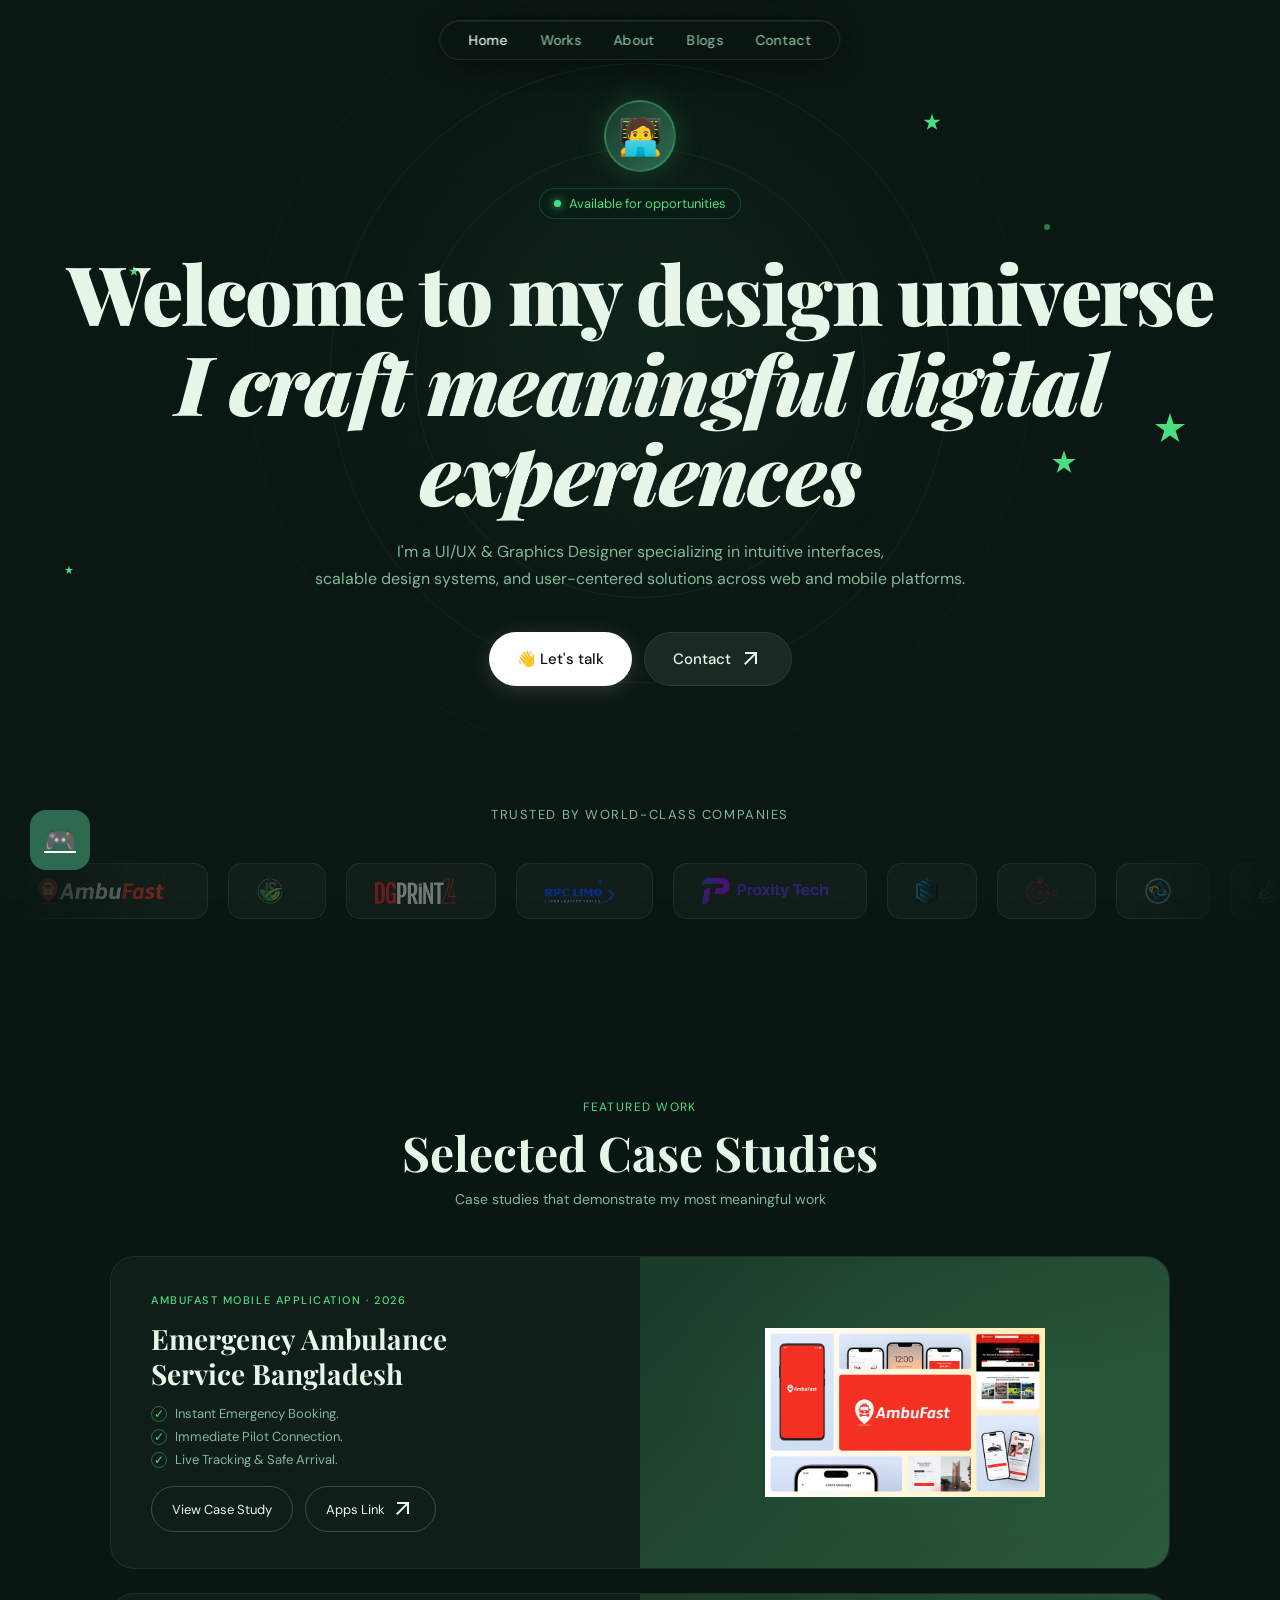
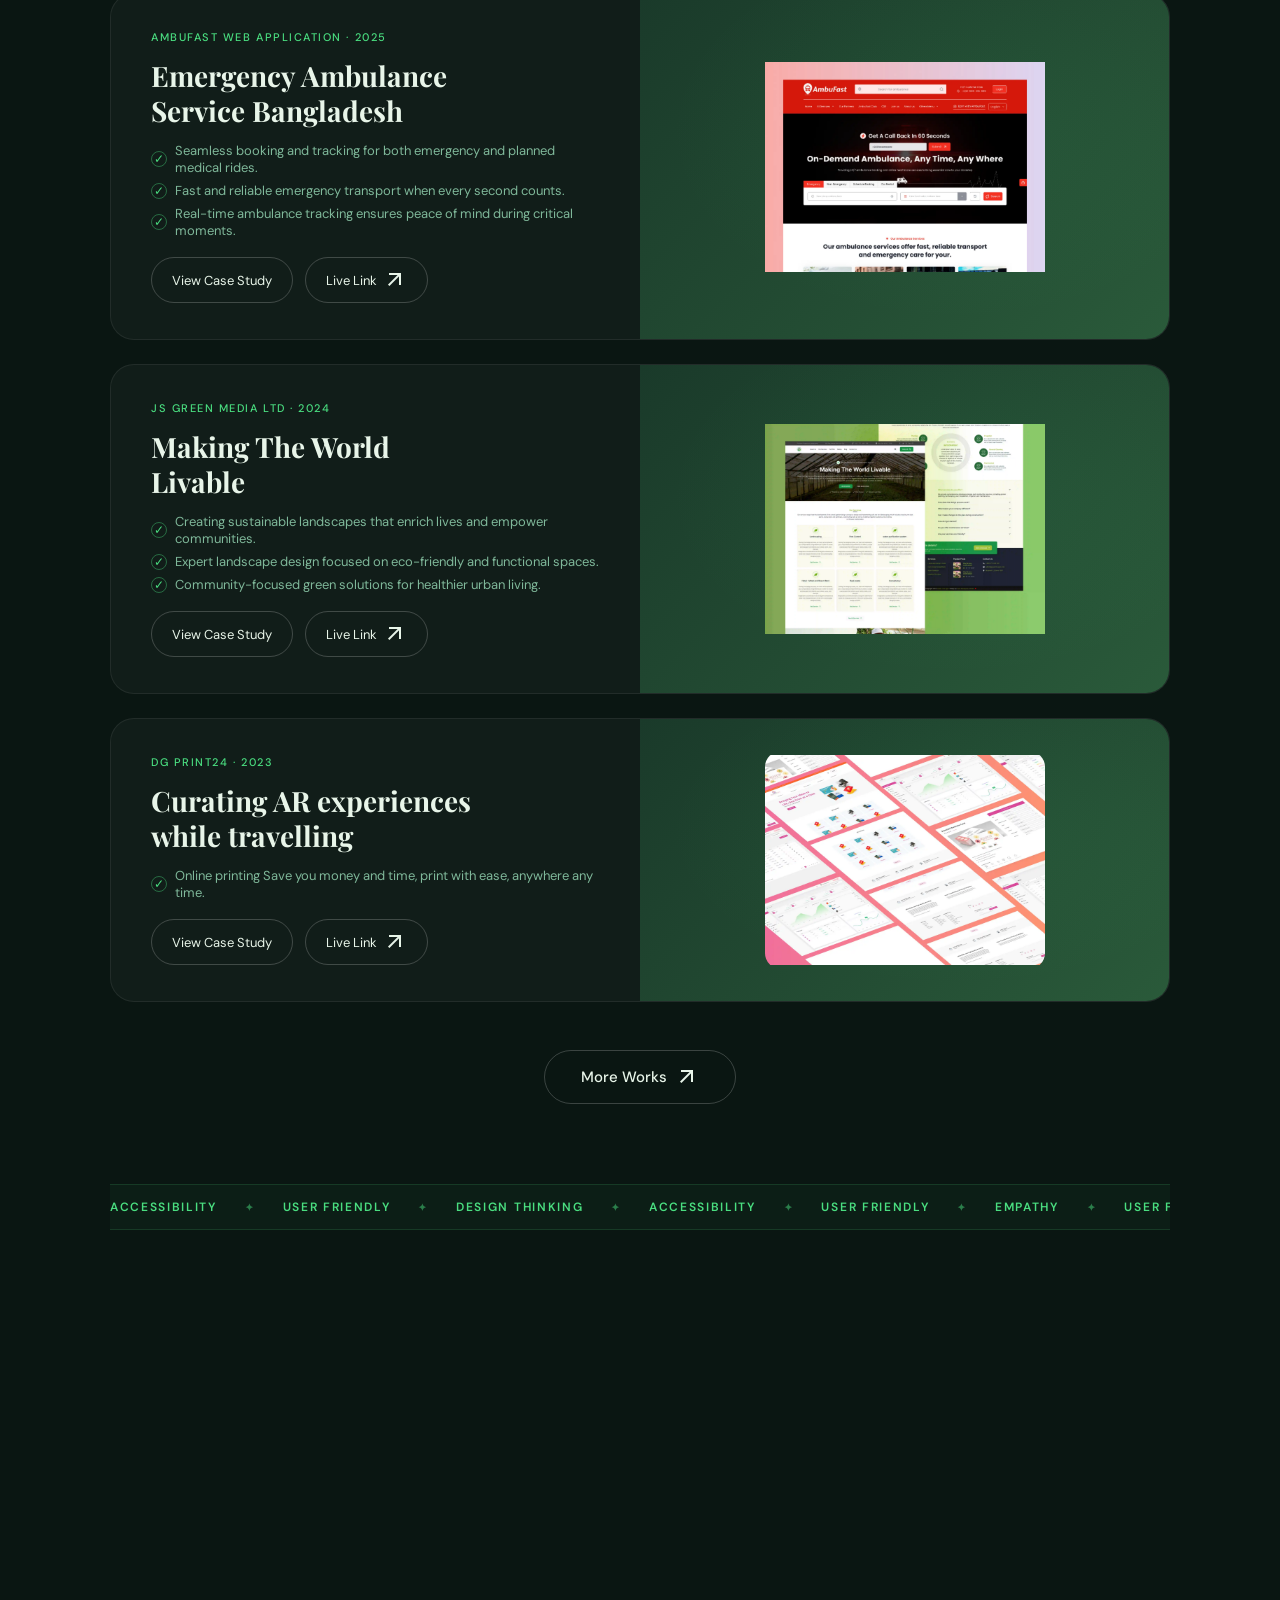
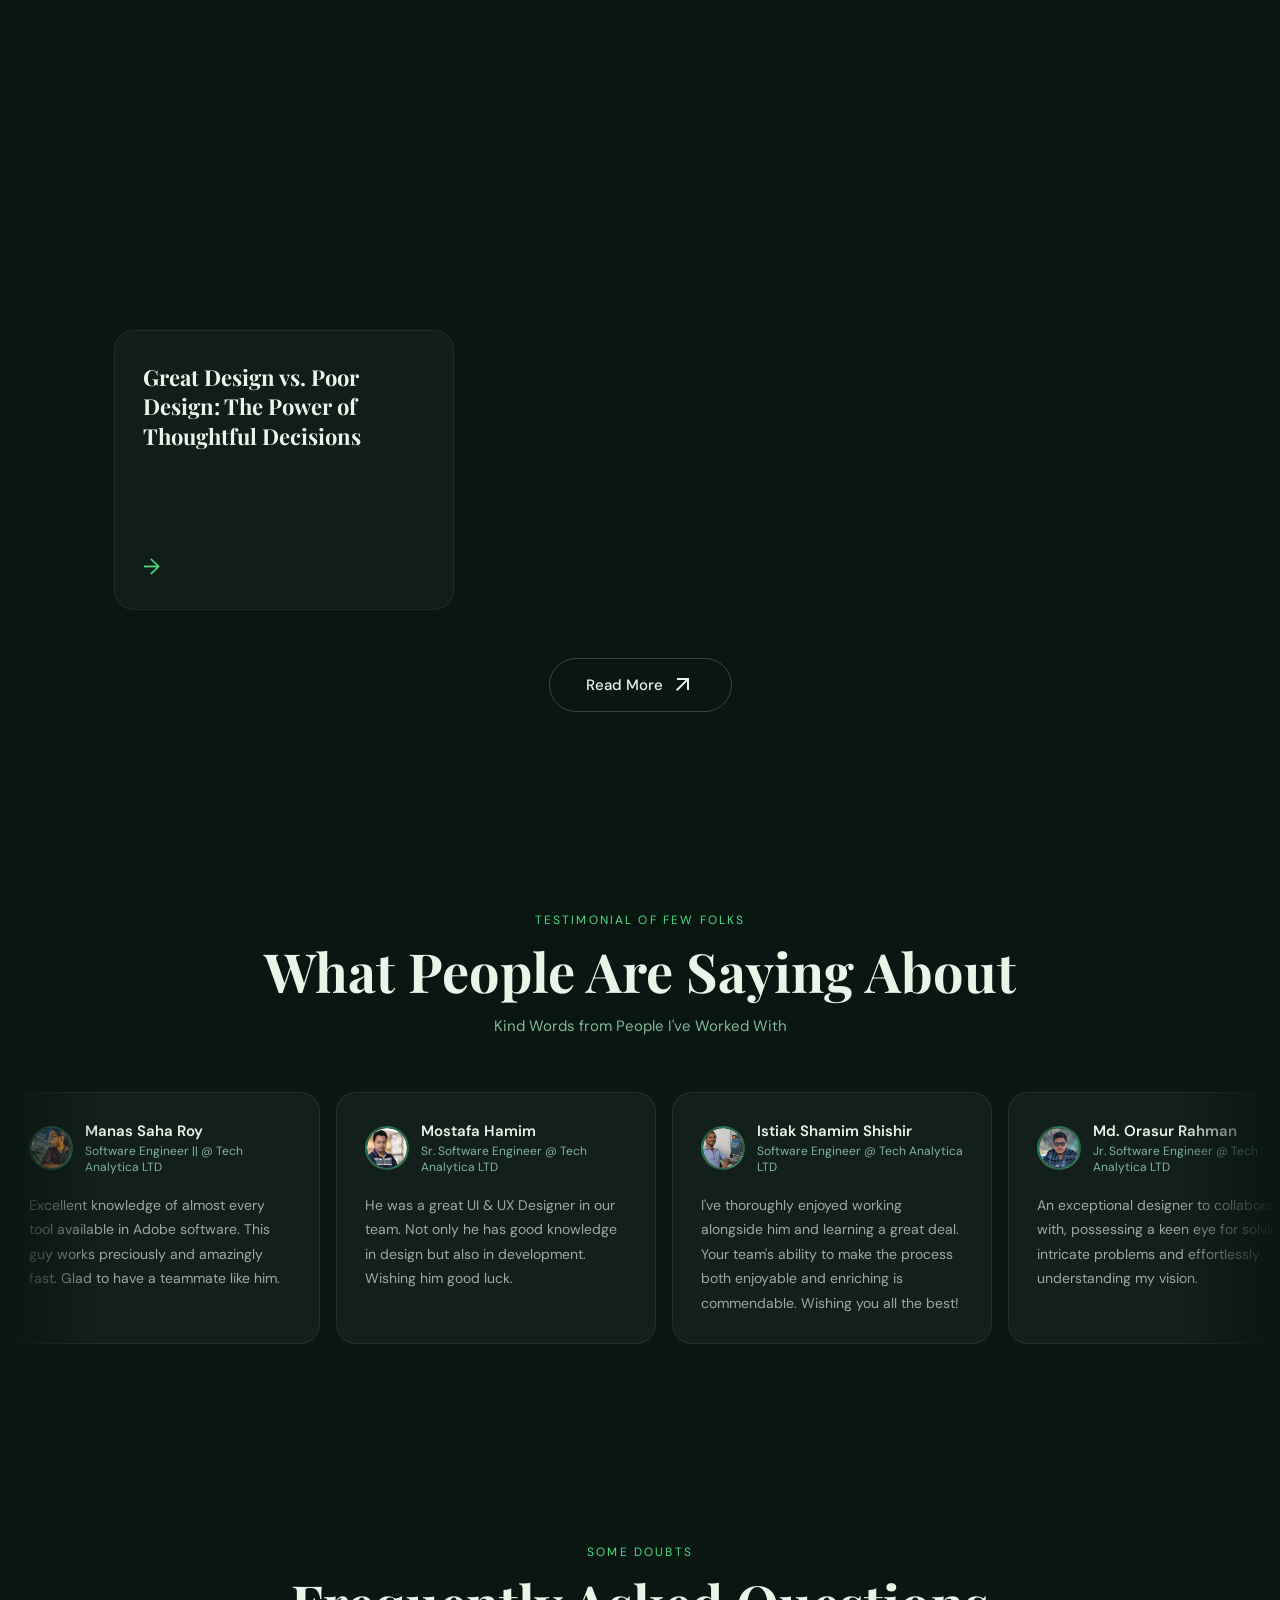
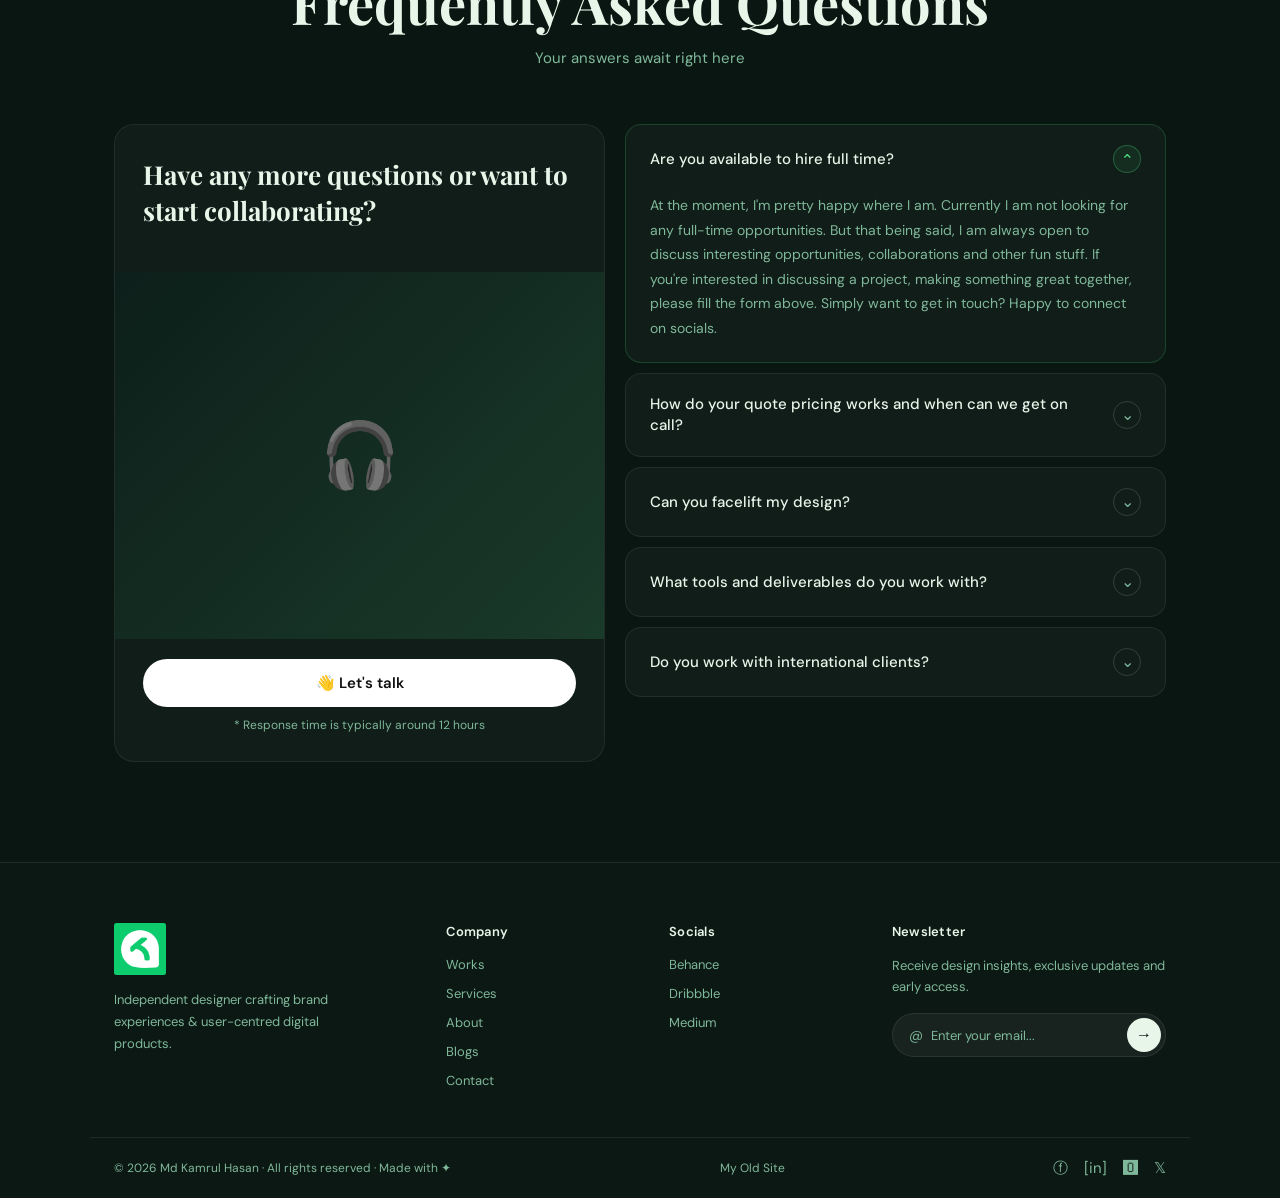
==== commit c7c27f3c: "feat: implement newsletter subscription functionality across multiple pages; improve footer consiste" ====
--- a/index.html
+++ b/index.html
@@ -587,6 +587,7 @@
 
   <div class="footer-bottom">
     <span>© 2026 Md Kamrul Hasan · All rights reserved · Made with ✦</span>
+    <a href="https://old.creativekamrul.com/" target="_blank" style="color: var(--accent); text-decoration: none;">My Old Site</a>
     <div class="footer-bottom-right">
       <a href="https://www.facebook.com/kamrul21042/" target="_blank" class="footer-icon-link" title="facebook">ⓕ</a>
       <a href="https://www.linkedin.com/in/kamrul21042/" target="_blank" class="footer-icon-link" title="LinkedIn">[in]</a>
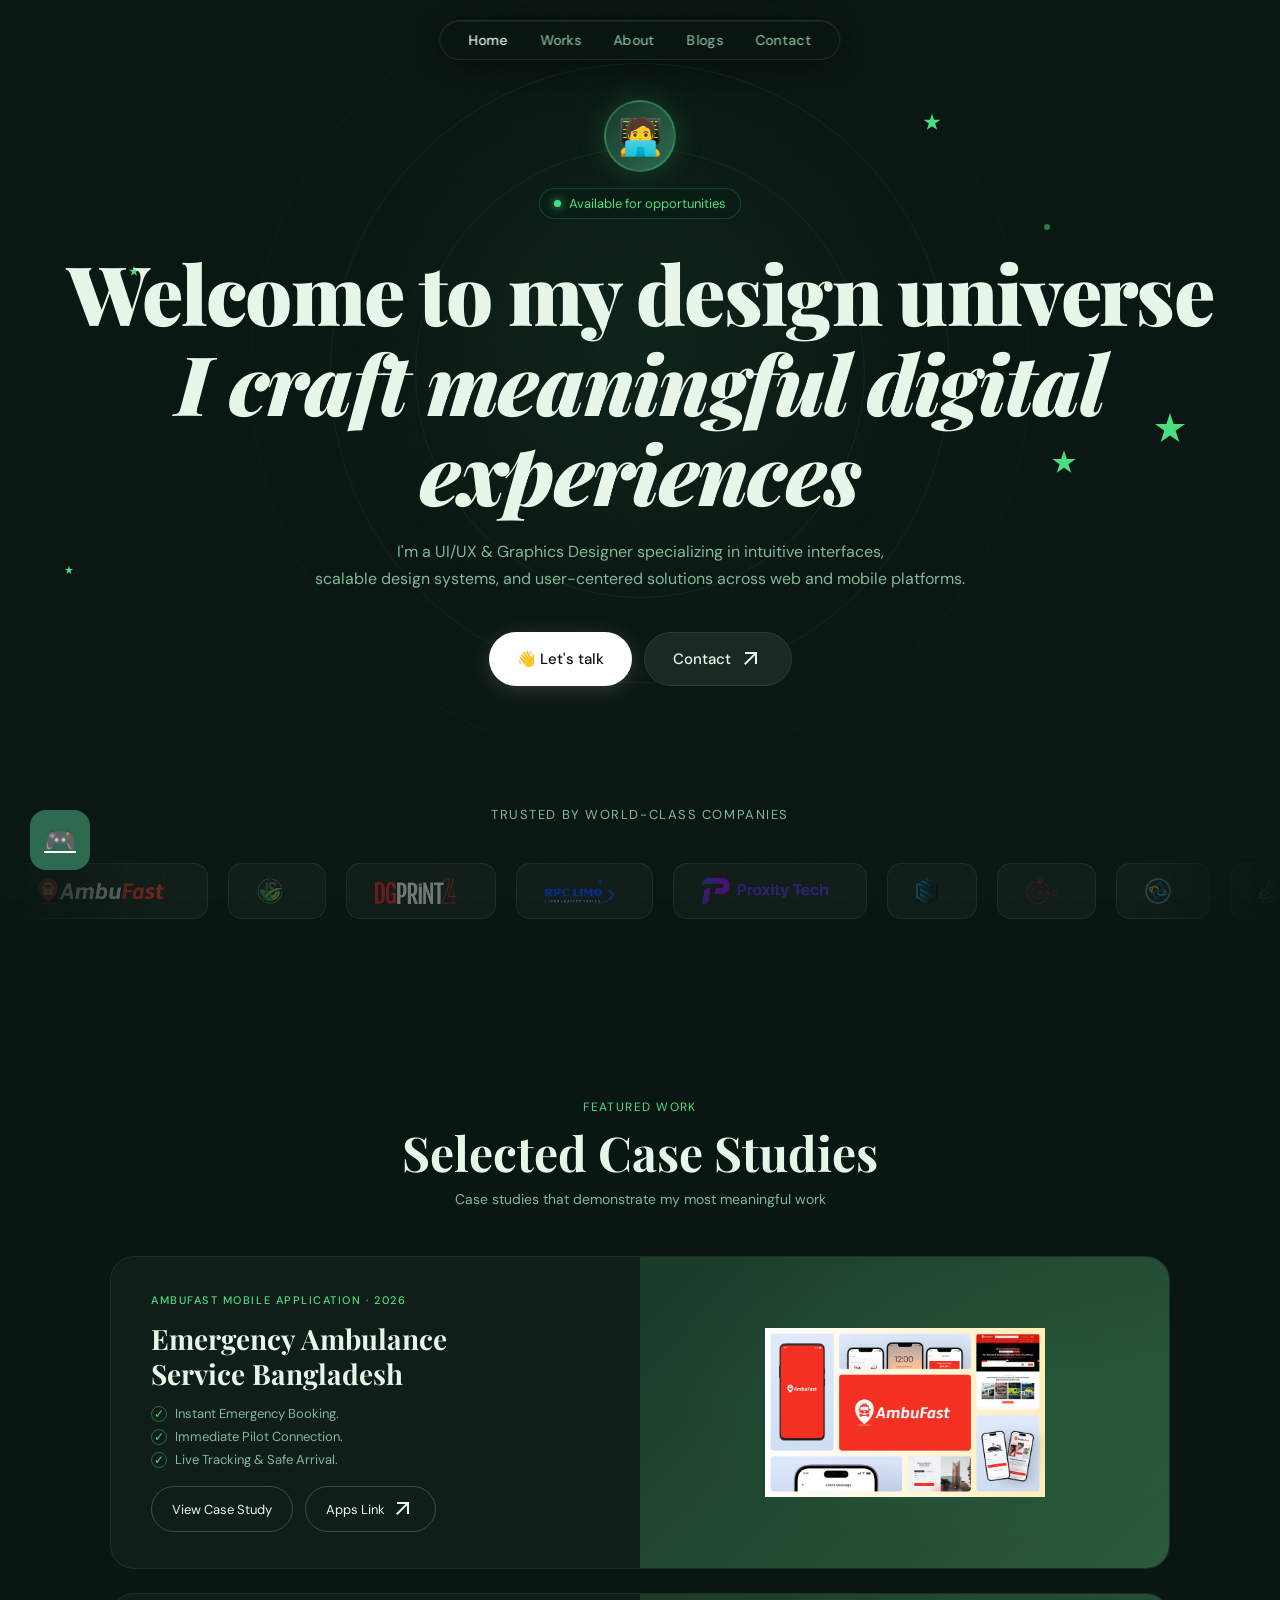
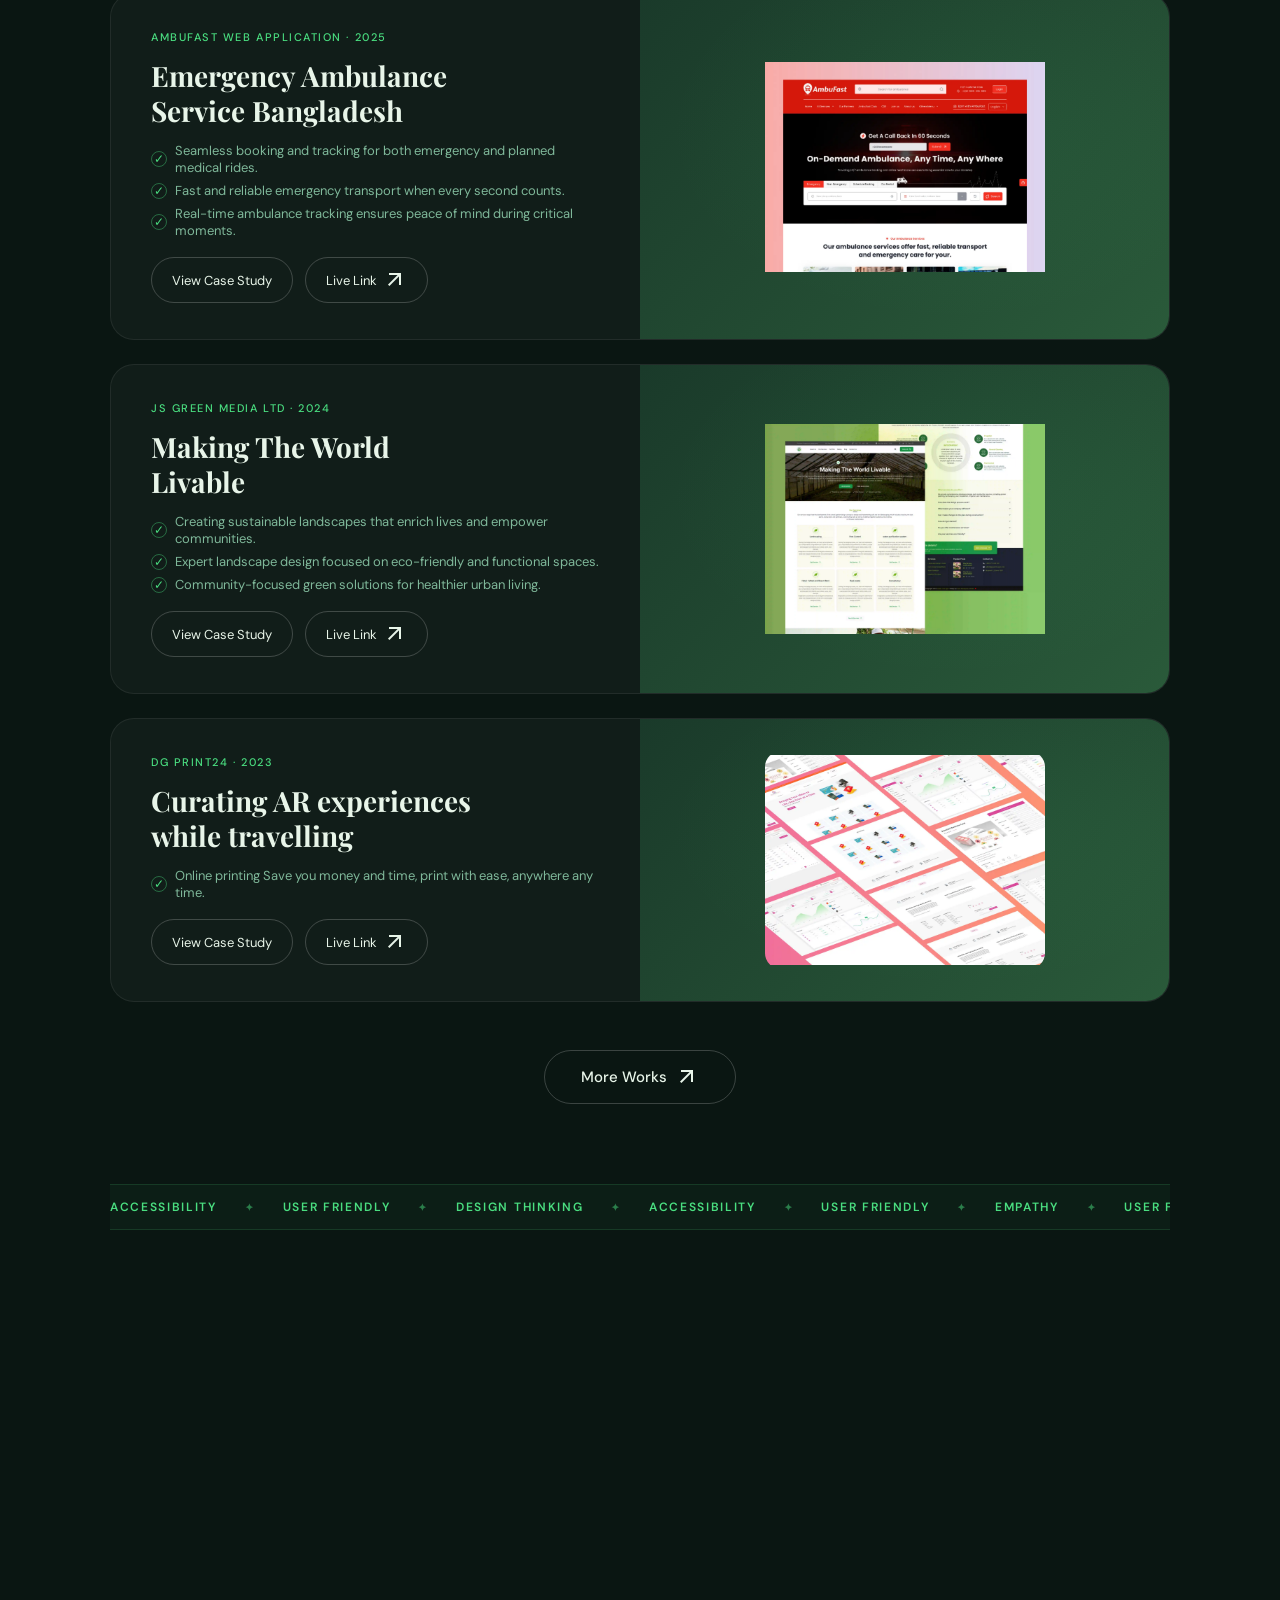
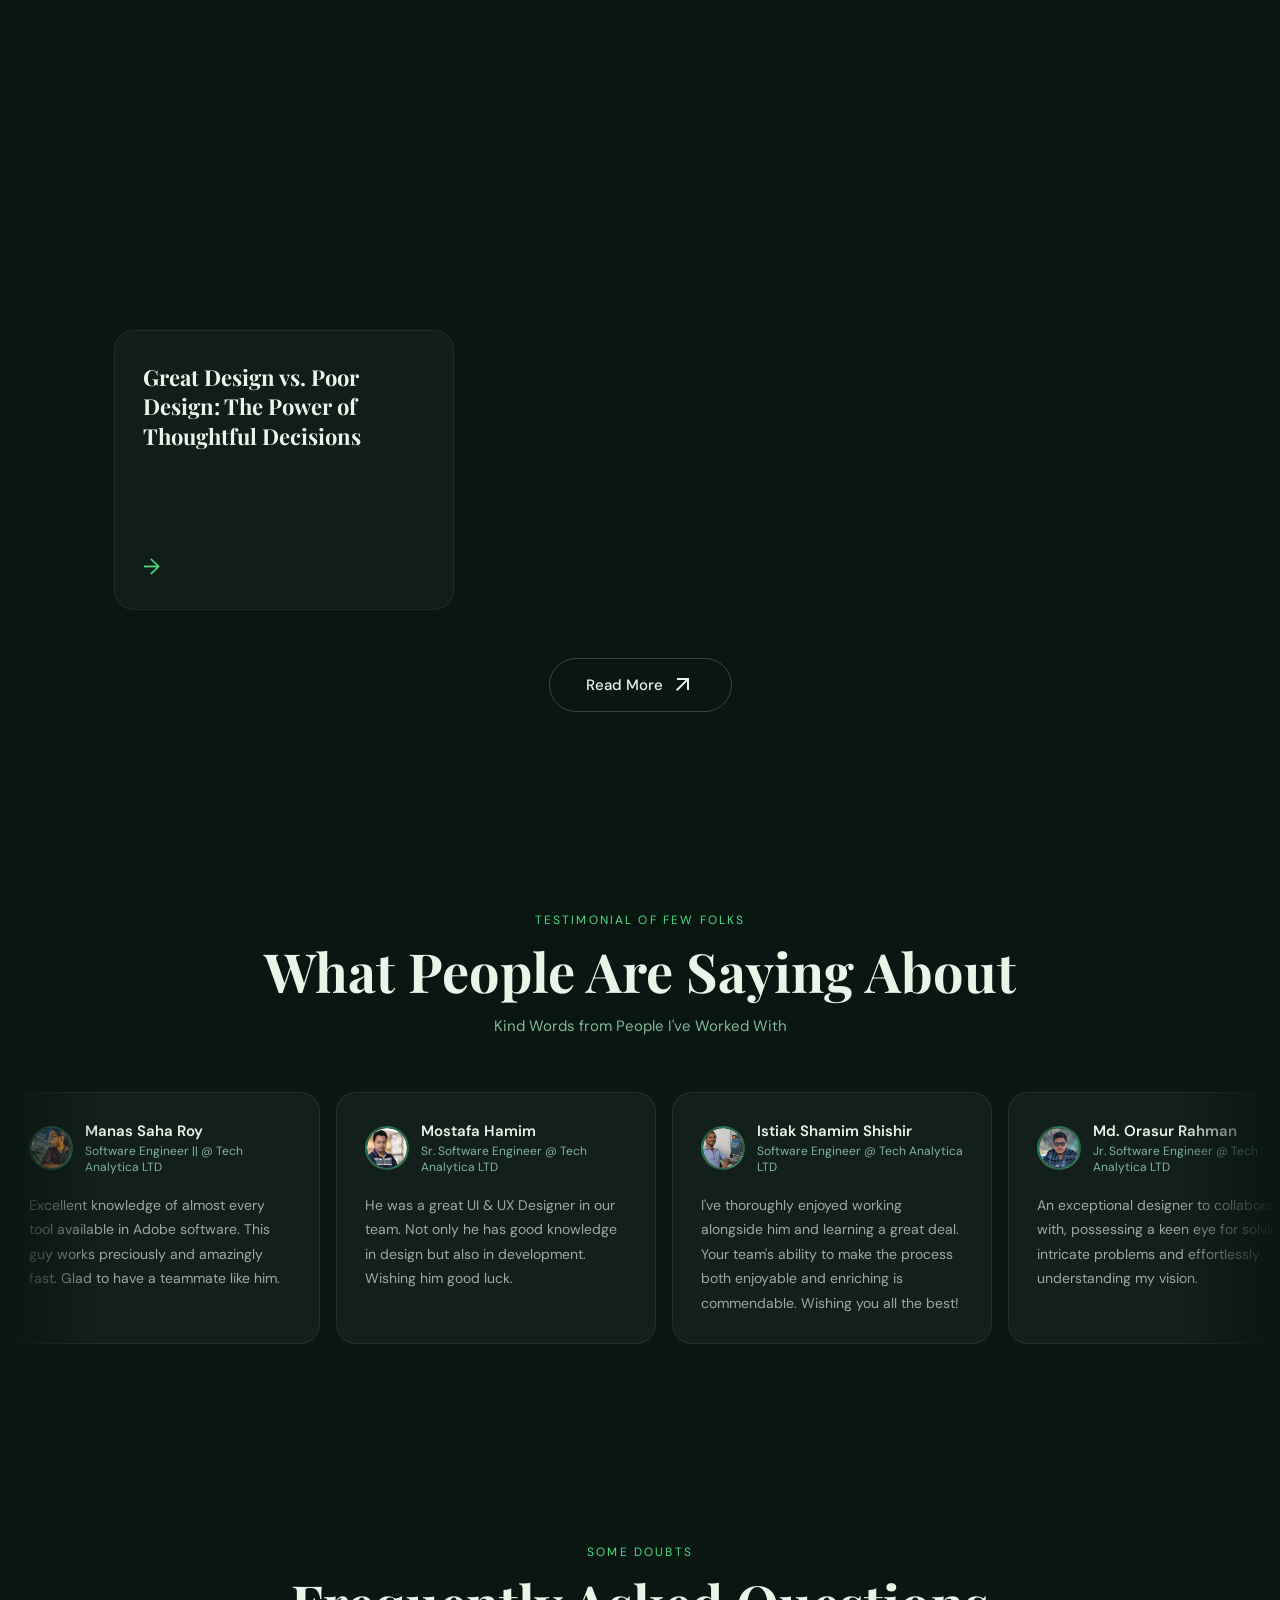
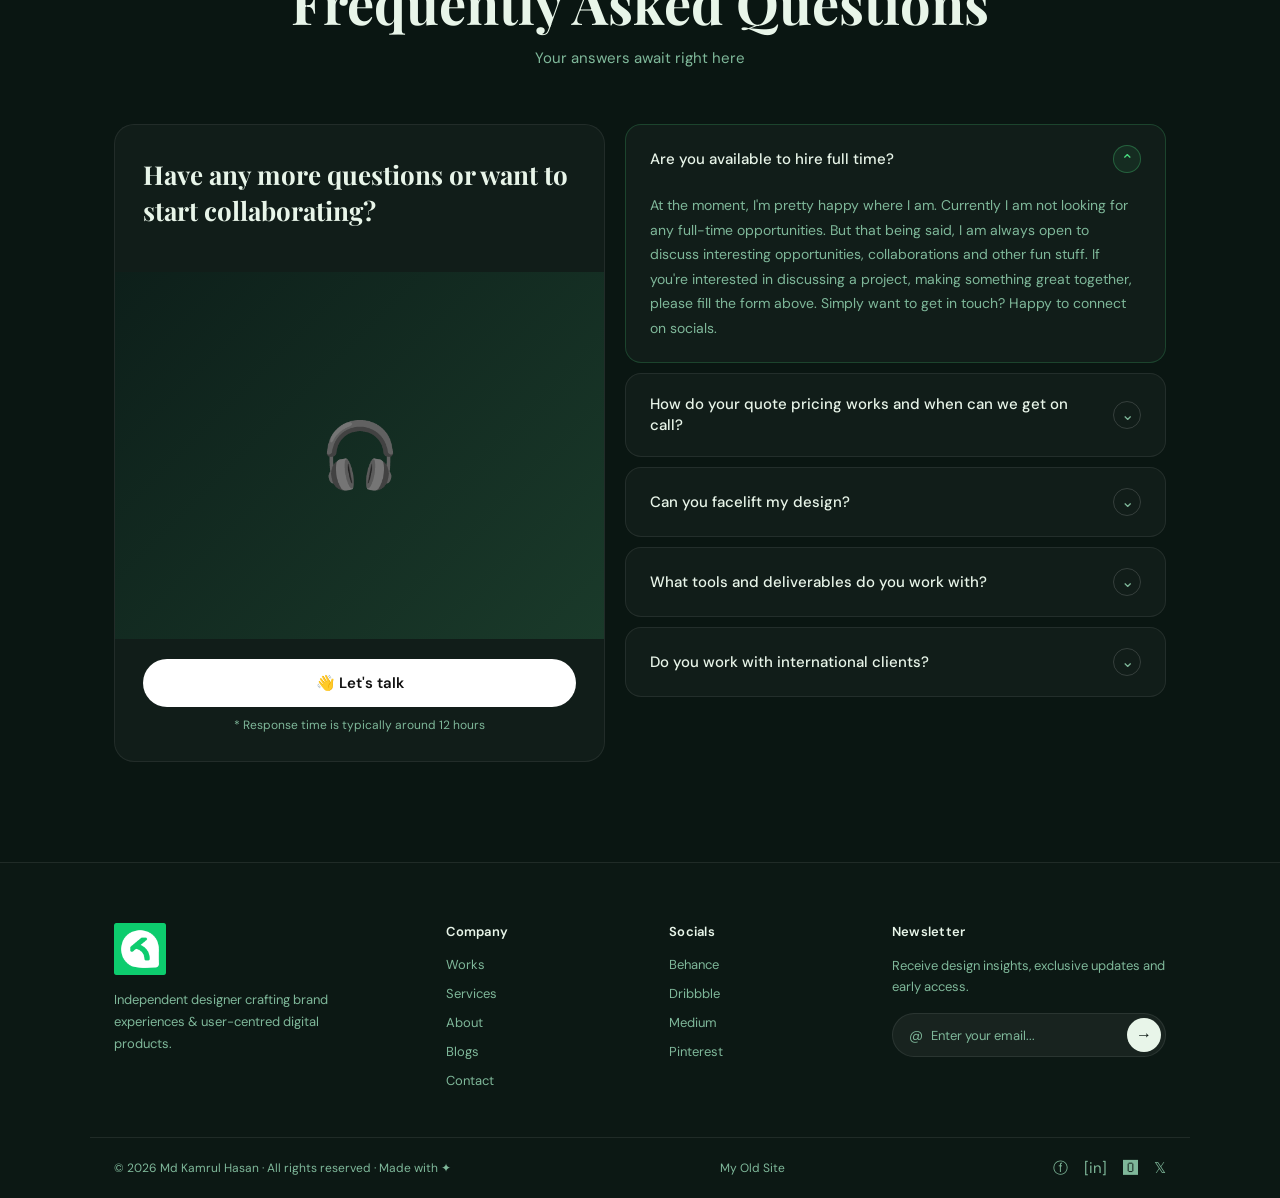
==== commit aa3e0cbd: "----" ====
--- a/index.html
+++ b/index.html
@@ -126,7 +126,7 @@
           <li><span class="check">✓</span> Live Tracking & Safe Arrival.</li>
         </ul>
         <div style="display:flex; gap:12px; flex-wrap:wrap;">
-          <a href="#" class="case-btn">View Case Study</a>
+          <a href="https://www.behance.net/gallery/245356451/AmbuFast-Mobile-Applications" target="_blank" class="case-btn">View Case Study</a>
           <a href="https://play.google.com/store/apps/developer?id=SafeCare24/7+Medical+Services+Limited&hl=en" target="_blank" class="case-btn">Apps Link <span class="material-symbols-outlined">arrow_outward</span></a>
         </div>
       </div>
@@ -146,7 +146,7 @@
           <li><span class="check">✓</span> Real-time ambulance tracking ensures peace of mind during critical moments.</li>
         </ul>
         <div style="display:flex; gap:12px; flex-wrap:wrap;">
-          <a href="#" class="case-btn">View Case Study</a>
+          <a href="https://www.behance.net/gallery/220540417/AmfuFast-The-Largest-Ambulance-Providing-Platform" target="_blank" class="case-btn">View Case Study</a>
           <a href="https://ambufast.com/" target="_blank" class="case-btn">Live Link <span class="material-symbols-outlined">arrow_outward</span></a>
         </div>
       </div>
@@ -166,7 +166,7 @@
           <li><span class="check">✓</span> Community-focused green solutions for healthier urban living.</li>
         </ul>
         <div style="display:flex; gap:12px; flex-wrap:wrap;">
-          <a href="#" class="case-btn">View Case Study</a>
+          <a href="https://www.behance.net/gallery/204196567/JS-Geen-Media-LTD-Landscaping-Landing-page" target="_blank" class="case-btn">View Case Study</a>
           <a href="https://jsgreenmedialtd.com/" target="_blank" class="case-btn">Live Link <span class="material-symbols-outlined">arrow_outward</span></a>
         </div>
       </div>
@@ -184,7 +184,7 @@
           <li><span class="check">✓</span> Online printing Save you money and time, print with ease, anywhere any time.</li>
         </ul>
         <div style="display:flex; gap:12px; flex-wrap:wrap;">
-          <a href="#" class="case-btn">View Case Study</a>
+          <a href="https://www.behance.net/gallery/200048491/DG-Print-24-E-commerce-Website" target="_blank" class="case-btn">View Case Study</a>
           <a href="http://dgprint24.com/" target="_blank" class="case-btn">Live Link <span class="material-symbols-outlined">arrow_outward</span></a>
         </div>
       </div>
@@ -329,7 +329,7 @@
         <img src="./assets/img/Frame 14.png" alt="Md. Kamrul Hasan" class="polaroid-img"
           onerror="this.style.display='none';this.nextElementSibling.style.display='flex'">
         <div class="polaroid-placeholder" style="display:none">🧑‍💻</div>
-        <a href="https://linkedin.com/in/kamrul21042" target="_blank" class="polaroid-name">Md. Kamrul Hasan</a>
+        <a href="https://linkedin.com/in/kxmrulhasan" target="_blank" class="polaroid-name">Md. Kamrul Hasan</a>
       </div>
     </div>
   </div>
@@ -344,7 +344,7 @@
   </div>
 
   <div class="blog-grid">
-    <a href="https://medium.com/@kamrul21042/great-design-vs-poor-design-the-power-of-thoughtful-decisions-8b65c30d95bb" target="_blank" class="blog-card reveal">
+    <a href="https://medium.com/@kxmrulhasan/great-design-vs-poor-design-the-power-of-thoughtful-decisions-8b65c30d95bb" target="_blank" class="blog-card reveal">
       <div class="blog-card-title">Great Design vs. Poor Design: The Power of Thoughtful Decisions</div>
       <span class="blog-card-arrow">→</span>
     </a>
@@ -568,9 +568,10 @@
 
     <div class="footer-col">
       <div class="footer-col-title">Socials</div>
-      <a href="https://www.behance.com/kamrul21042/" target="_blank" class="footer-link">Behance</a>
-      <a href="https://www.dribbble.com/kamrul21042/" target="_blank" class="footer-link">Dribbble</a>
-      <a href="https://medium.com/@kamrul21042" target="_blank" class="footer-link">Medium</a>
+      <a href="https://www.behance.com/kxmrulhasan/" target="_blank" class="footer-link">Behance</a>
+      <a href="https://www.dribbble.com/kxmrulhasan/" target="_blank" class="footer-link">Dribbble</a>
+      <a href="https://medium.com/@kxmrulhasan" target="_blank" class="footer-link">Medium</a>
+      <a href="https://www.pinterest.com/kxmrulhasan/" target="_blank" class="footer-link">Pinterest</a>
     </div>
 
     <div class="footer-col footer-newsletter">
@@ -589,10 +590,10 @@
     <span>© 2026 Md Kamrul Hasan · All rights reserved · Made with ✦</span>
     <a href="https://old.creativekamrul.com/" target="_blank" style="color: var(--accent); text-decoration: none;">My Old Site</a>
     <div class="footer-bottom-right">
-      <a href="https://www.facebook.com/kamrul21042/" target="_blank" class="footer-icon-link" title="facebook">ⓕ</a>
-      <a href="https://www.linkedin.com/in/kamrul21042/" target="_blank" class="footer-icon-link" title="LinkedIn">[in]</a>
-      <a href="https://www.Instagram.com/kamrul21042/" target="_blank" class="footer-icon-link" title="Instagram">🅾</a>
-      <a href="https://www.x.com/kamrul21042/" target="_blank" class="footer-icon-link" title="Twitter">𝕏</a>
+      <a href="https://www.facebook.com/kamruluxui/" target="_blank" class="footer-icon-link" title="facebook">ⓕ</a>
+      <a href="https://www.linkedin.com/in/kxmrulhasan/" target="_blank" class="footer-icon-link" title="LinkedIn">[in]</a>
+      <a href="https://www.Instagram.com/kamrul_ui/" target="_blank" class="footer-icon-link" title="Instagram">🅾</a>
+      <a href="https://www.x.com/kxmrulhasan/" target="_blank" class="footer-icon-link" title="Twitter">𝕏</a>
     </div>
   </div>
 </footer>
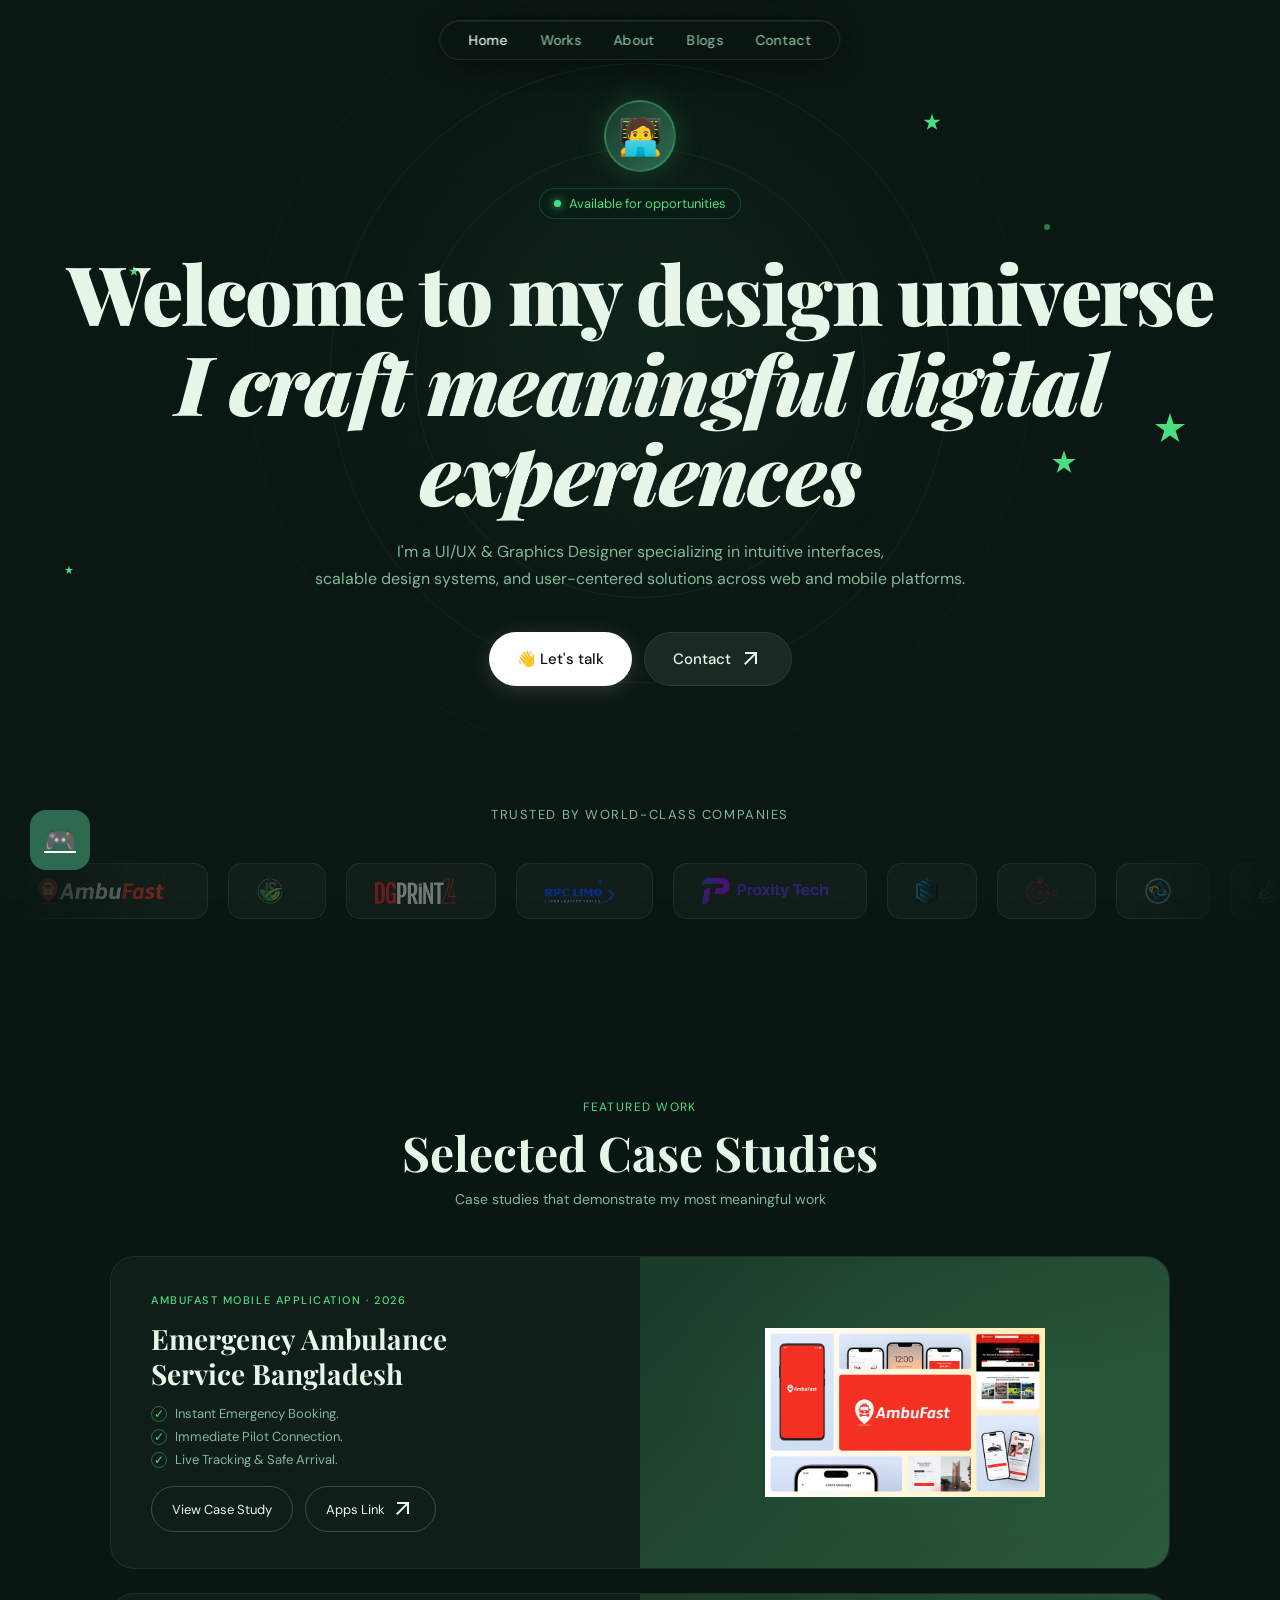
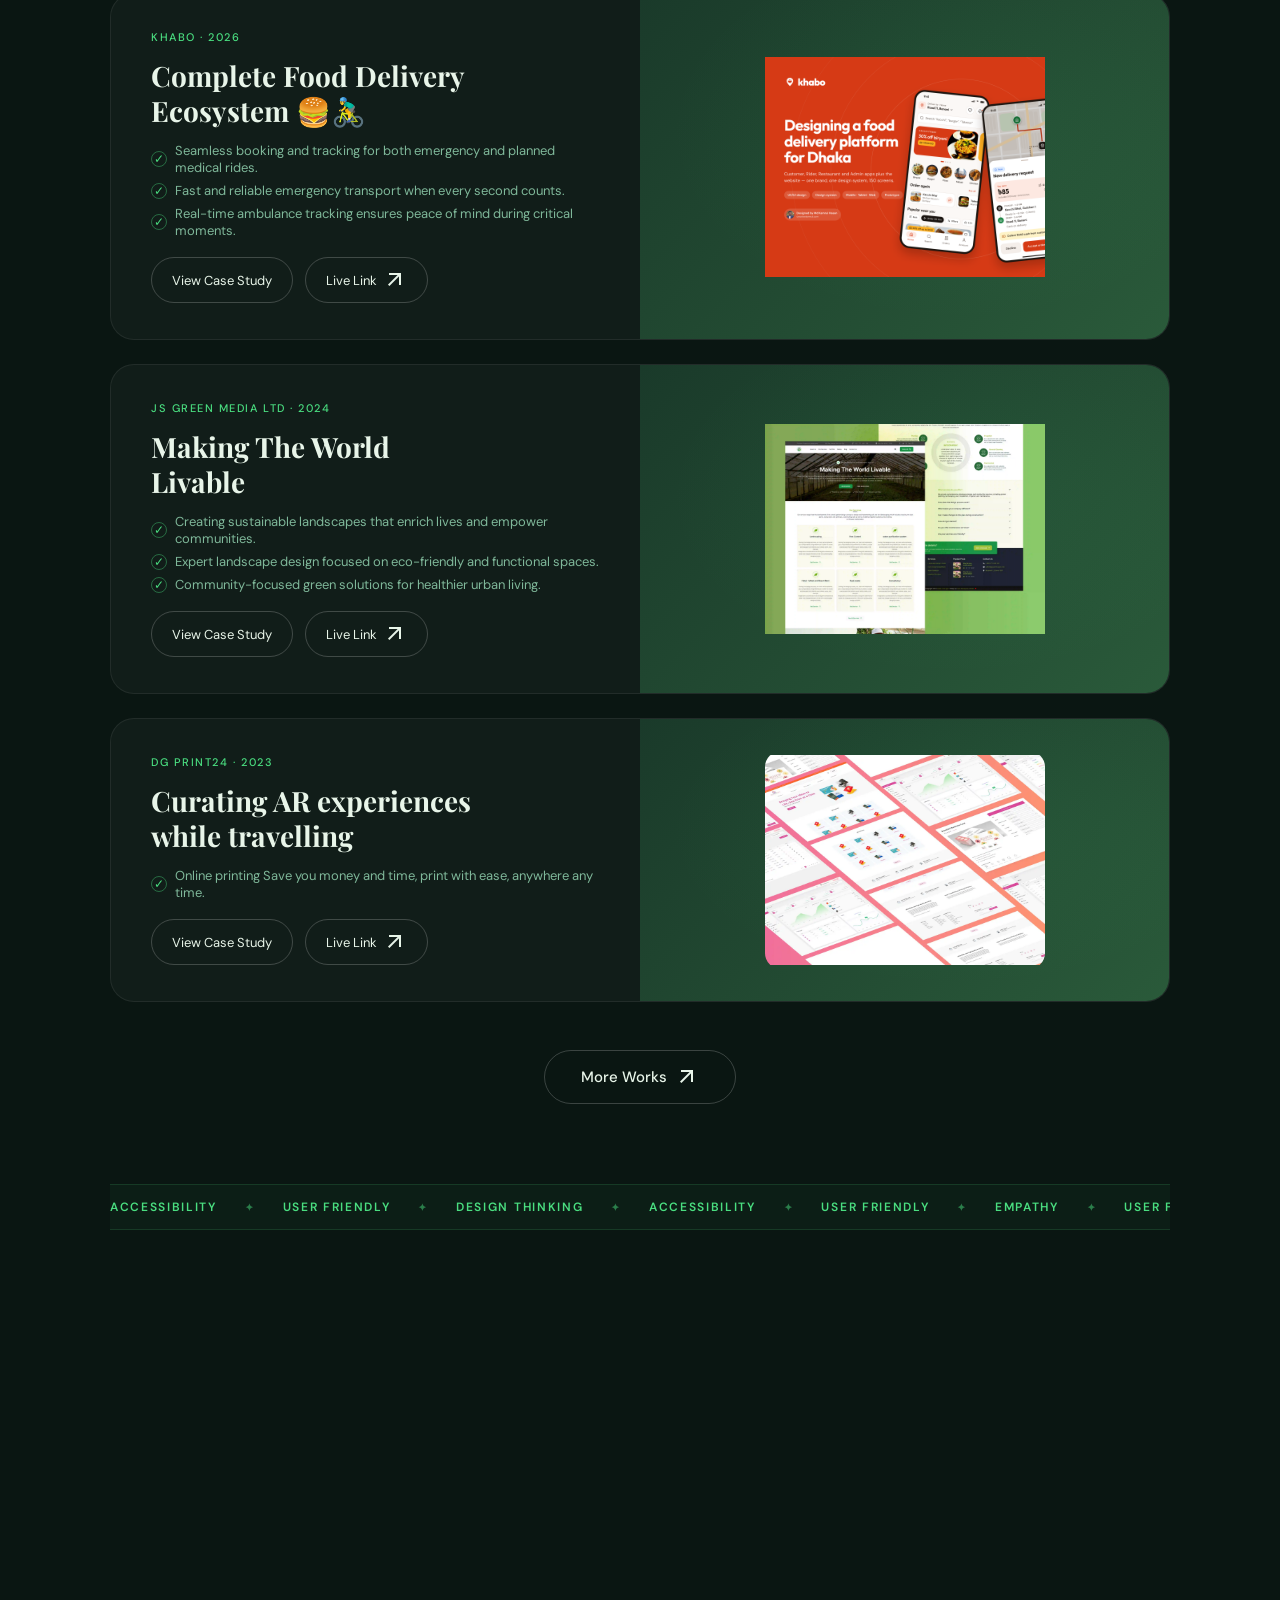
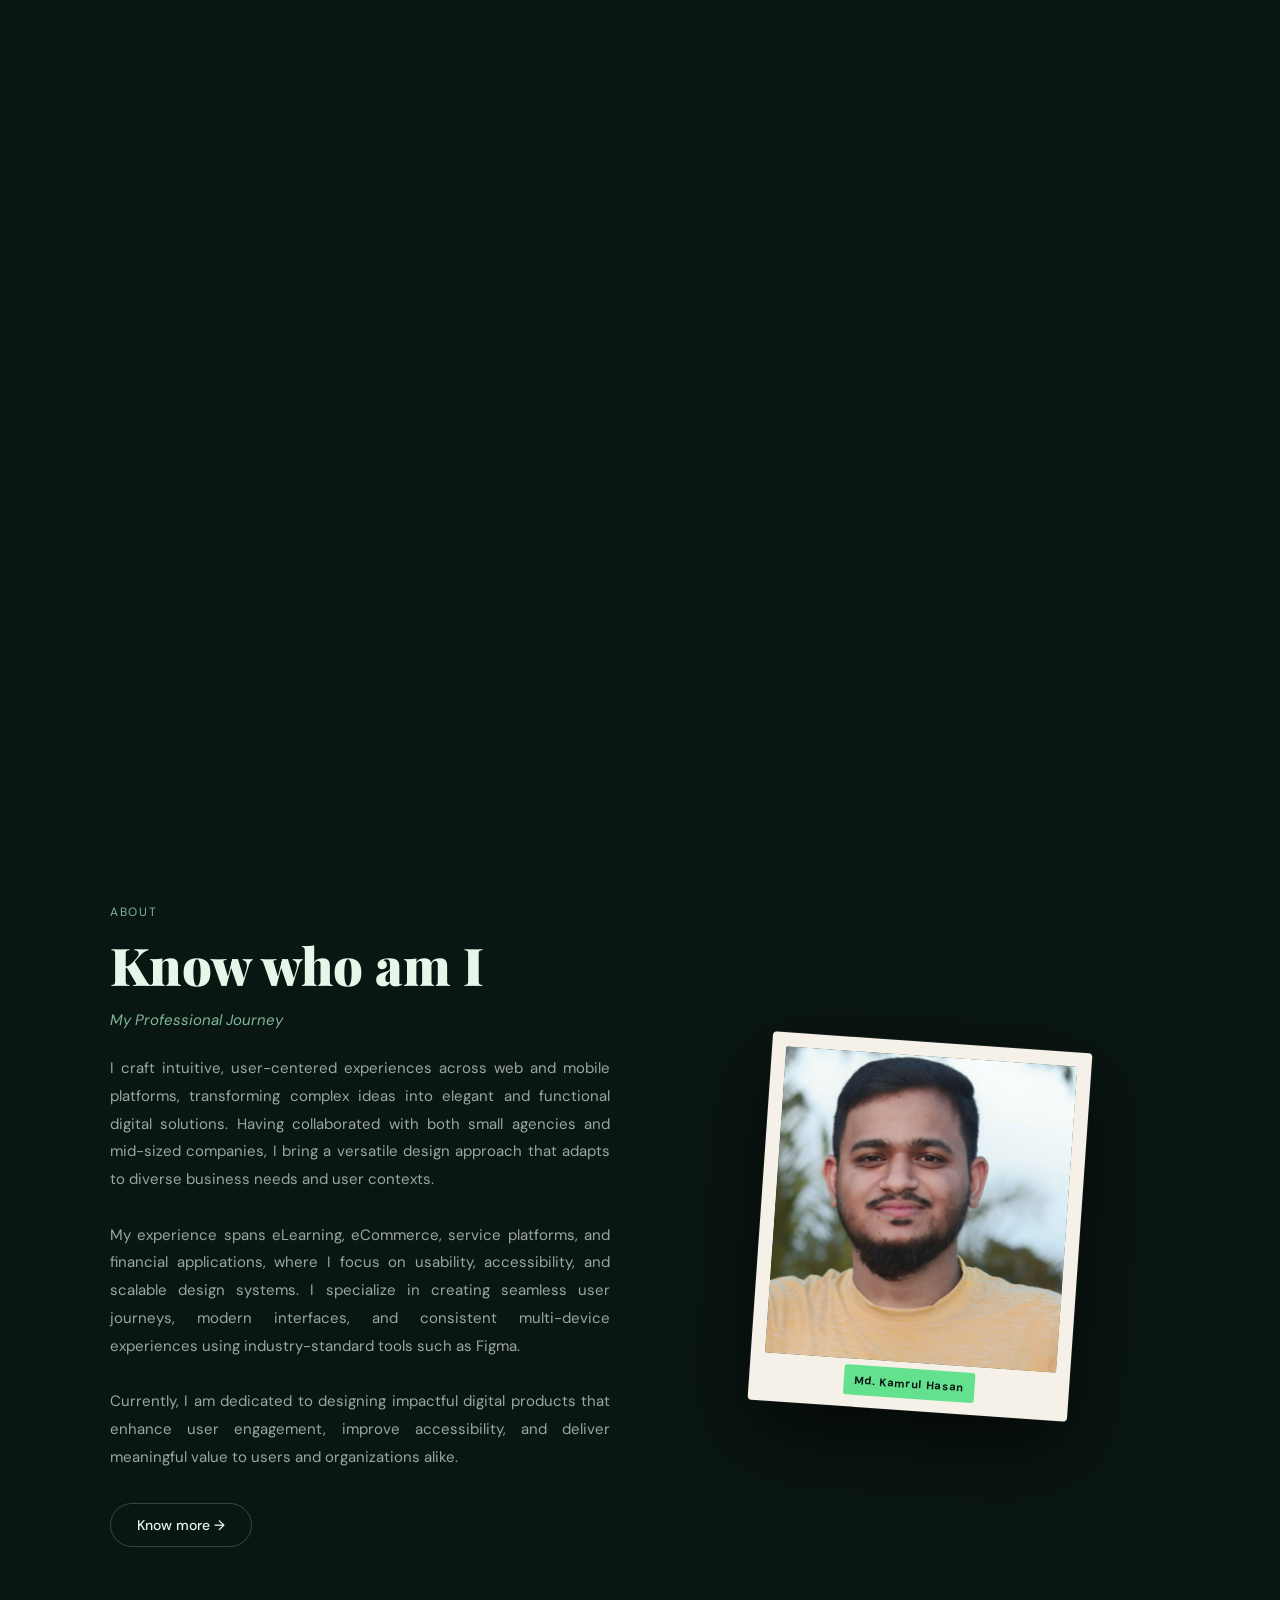
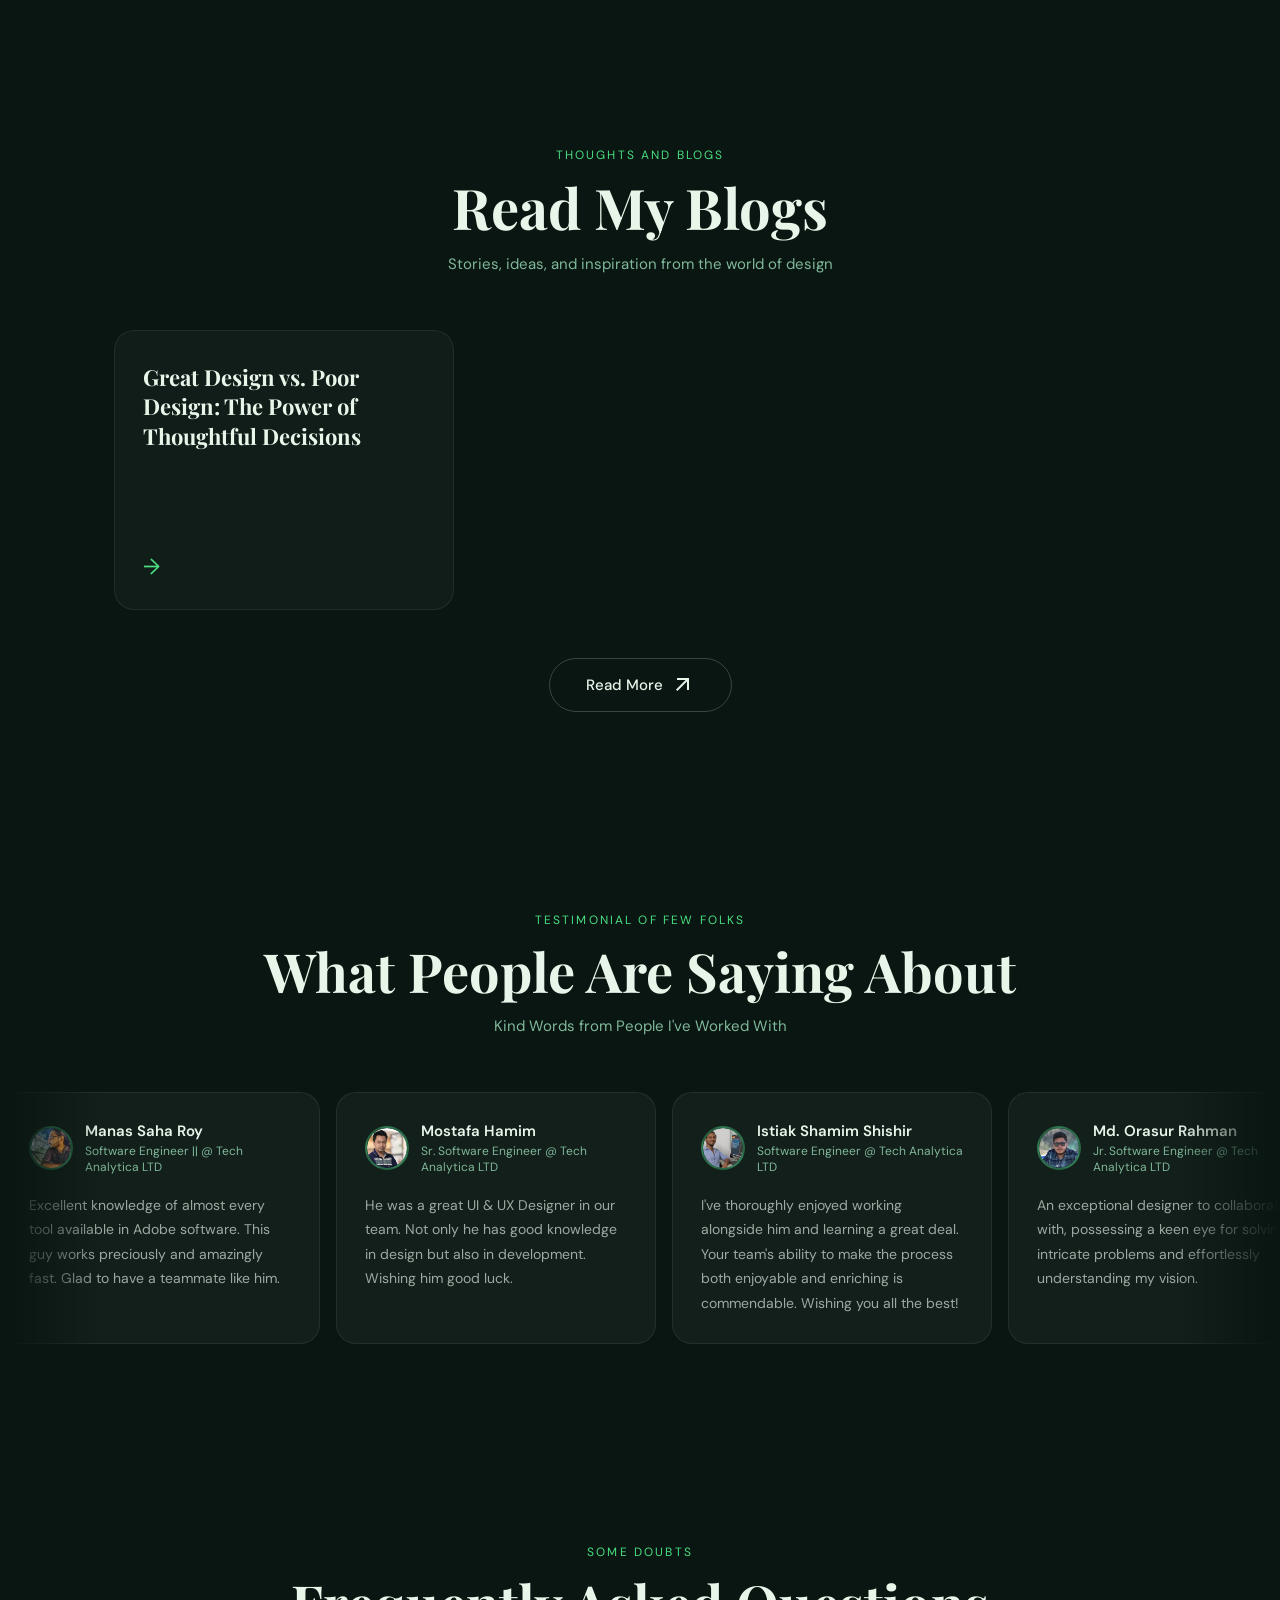
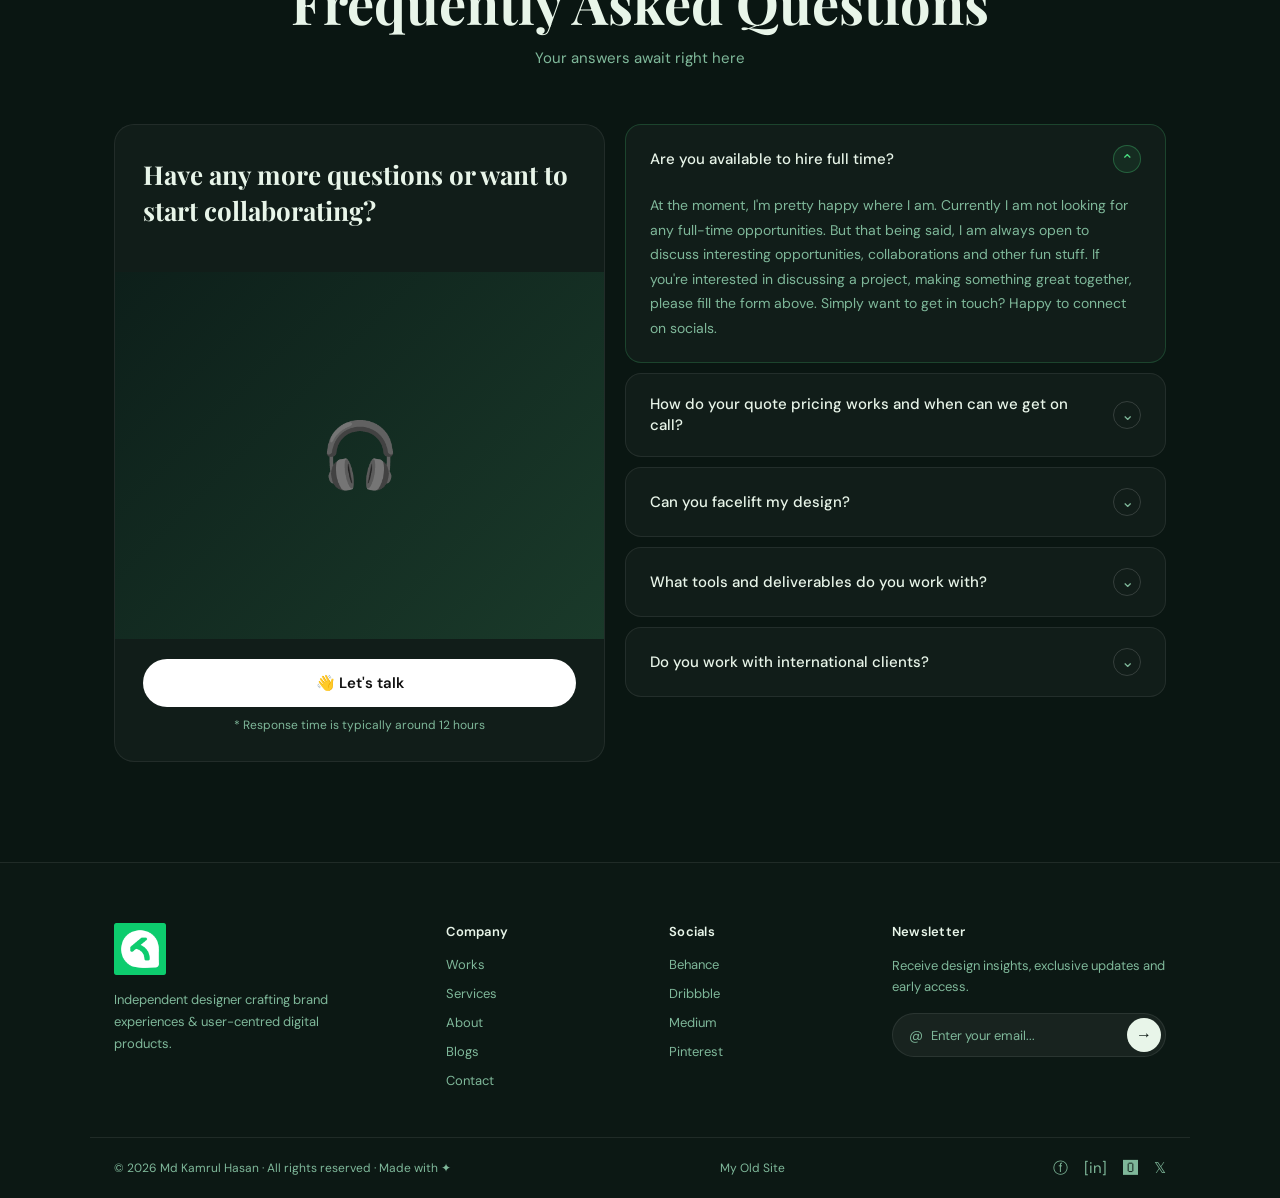
==== commit 2061f303: "khabo product add" ====
--- a/index.html
+++ b/index.html
@@ -126,7 +126,7 @@
           <li><span class="check">✓</span> Live Tracking & Safe Arrival.</li>
         </ul>
         <div style="display:flex; gap:12px; flex-wrap:wrap;">
-          <a href="https://www.behance.net/gallery/245356451/AmbuFast-Mobile-Applications" target="_blank" class="case-btn">View Case Study</a>
+          <a href="https://www.behance.net/gallery/248321771/AmbuFast-Mobile-Applications?platform=direct" target="_blank" class="case-btn">View Case Study</a>
           <a href="https://play.google.com/store/apps/developer?id=SafeCare24/7+Medical+Services+Limited&hl=en" target="_blank" class="case-btn">Apps Link <span class="material-symbols-outlined">arrow_outward</span></a>
         </div>
       </div>
@@ -138,20 +138,20 @@
     <!-- Card 2 -->
     <div class="case-card reveal">
       <div class="case-info">
-        <div class="case-meta">Ambufast Web Application · 2025</div>
-        <h3 class="case-title">Emergency Ambulance <br>Service Bangladesh</h3>
+        <div class="case-meta">Khabo · 2026</div>
+        <h3 class="case-title">Complete Food Delivery <br>Ecosystem 🍔🚴‍♂️</h3>
         <ul class="case-stats">
           <li><span class="check">✓</span> Seamless booking and tracking for both emergency and planned medical rides.</li>
           <li><span class="check">✓</span> Fast and reliable emergency transport when every second counts.</li>
           <li><span class="check">✓</span> Real-time ambulance tracking ensures peace of mind during critical moments.</li>
         </ul>
         <div style="display:flex; gap:12px; flex-wrap:wrap;">
-          <a href="https://www.behance.net/gallery/220540417/AmfuFast-The-Largest-Ambulance-Providing-Platform" target="_blank" class="case-btn">View Case Study</a>
-          <a href="https://ambufast.com/" target="_blank" class="case-btn">Live Link <span class="material-symbols-outlined">arrow_outward</span></a>
+          <a href="https://www.behance.net/gallery/256813201/Khabo-Complete-Food-Delivery-Ecosystem-" target="_blank" class="case-btn">View Case Study</a>
+          <a href="" target="_blank" class="case-btn">Live Link <span class="material-symbols-outlined">arrow_outward</span></a>
         </div>
       </div>
       <div class="case-visual" style="background:linear-gradient(135deg,#1a3a2a,#2a5a3a)">
-        <img src="./assets/portfolio/ambufast.webp" alt="Ambufast Web" class="case-mockup-img" />
+        <img src="./assets/portfolio/khabo.png" alt="Ambufast Web" class="case-mockup-img" />
       </div>
     </div>
 
